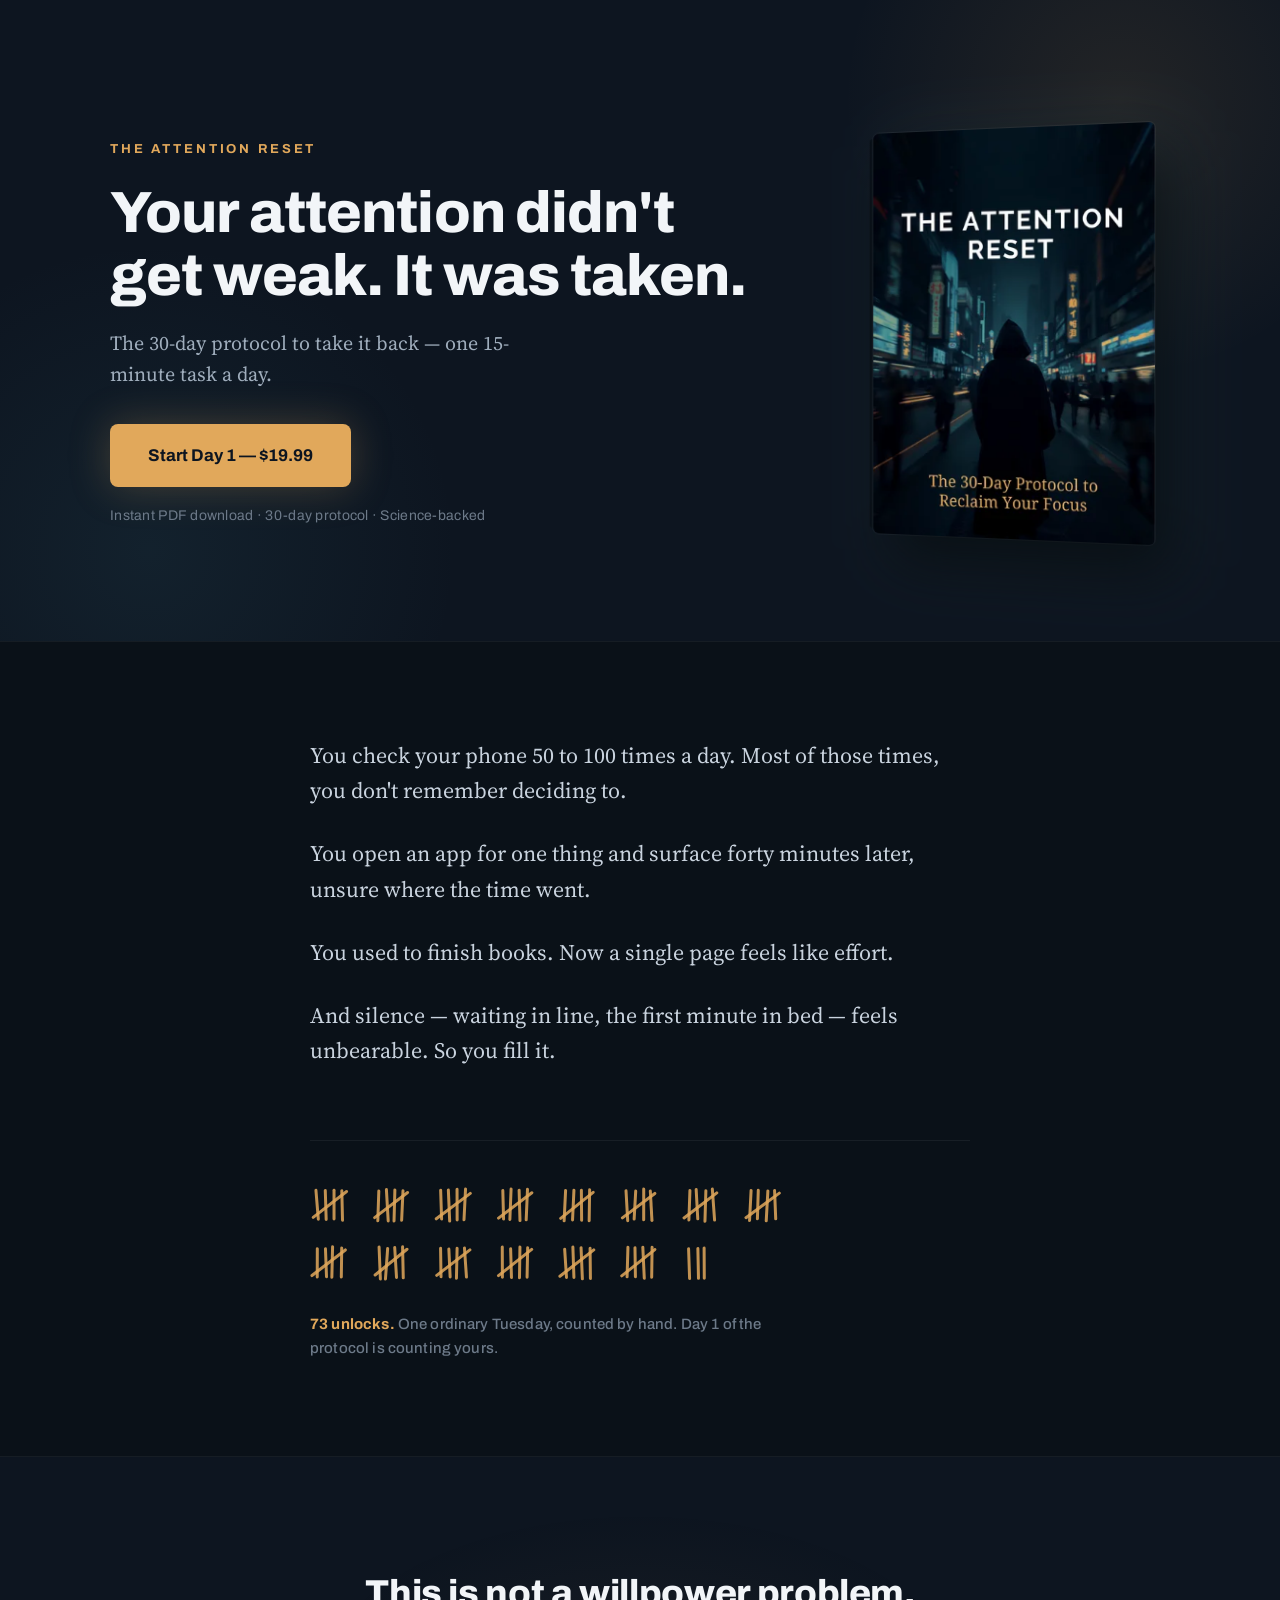
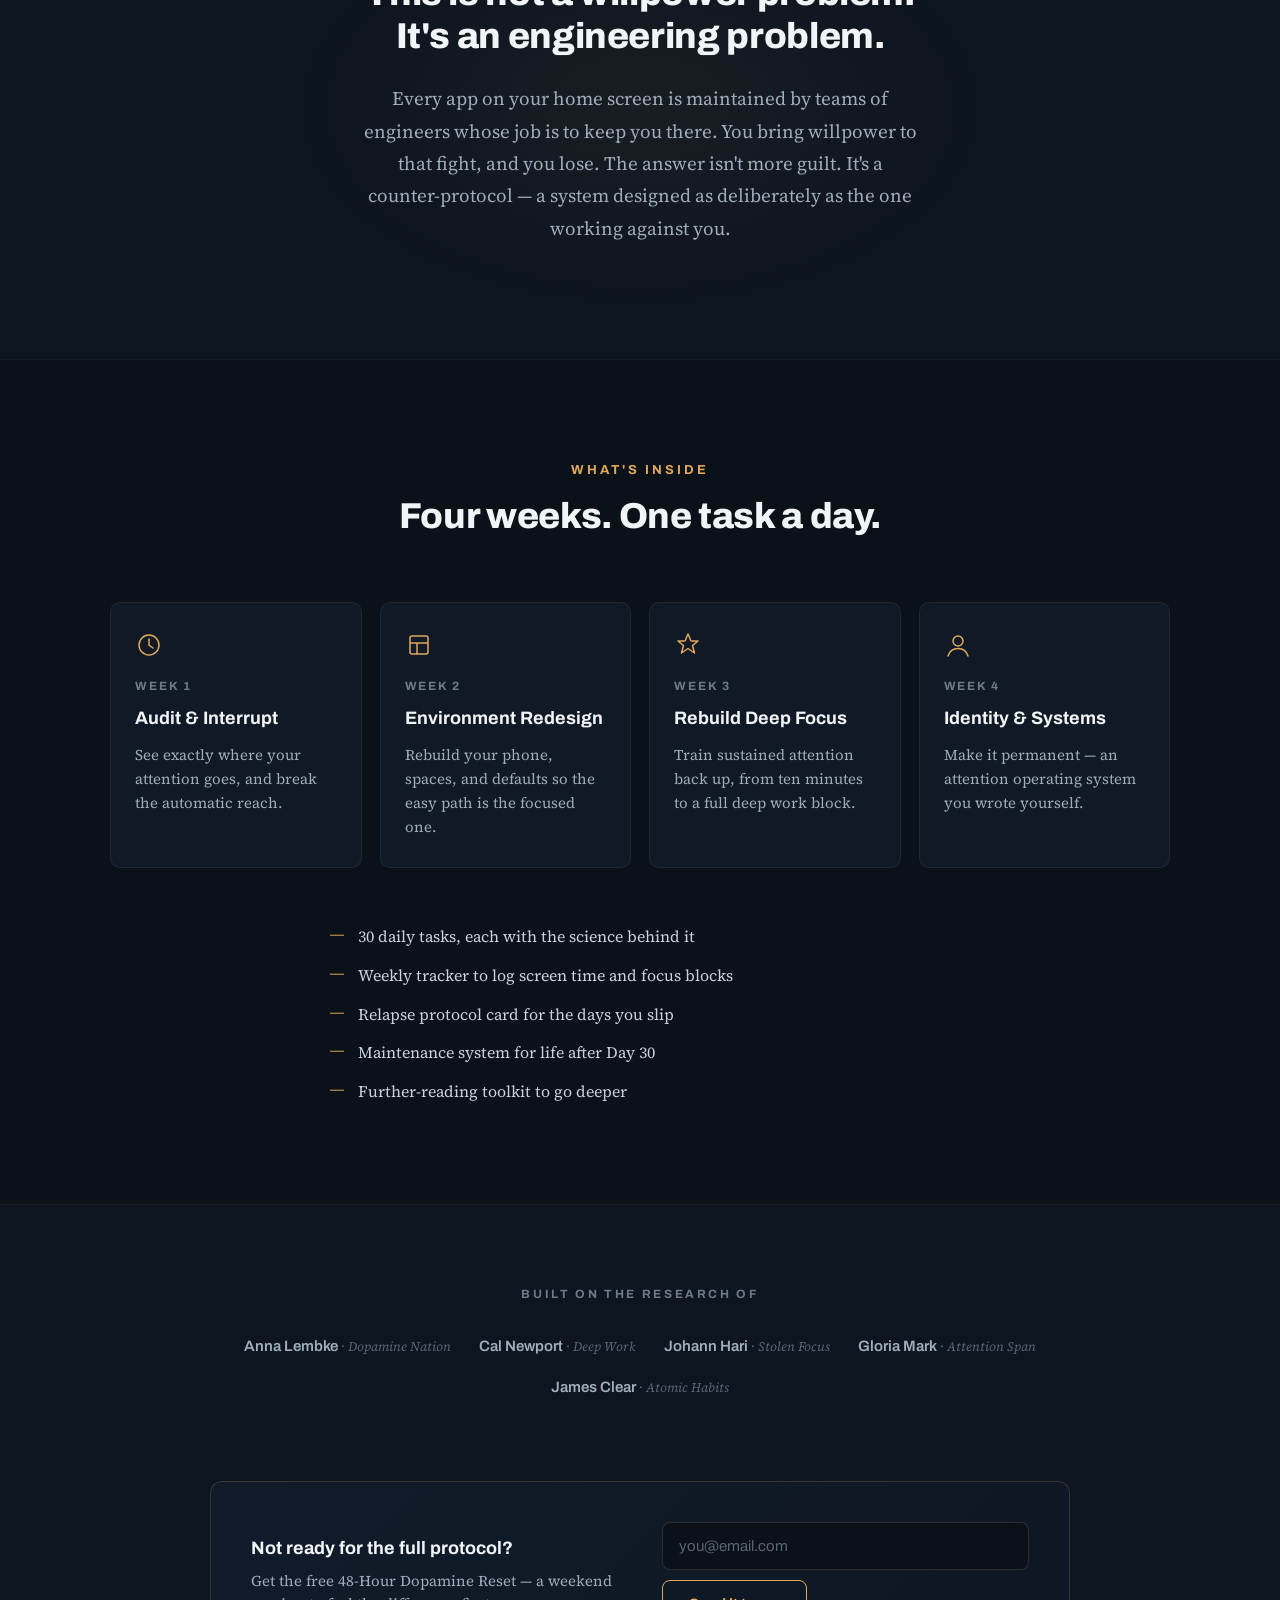
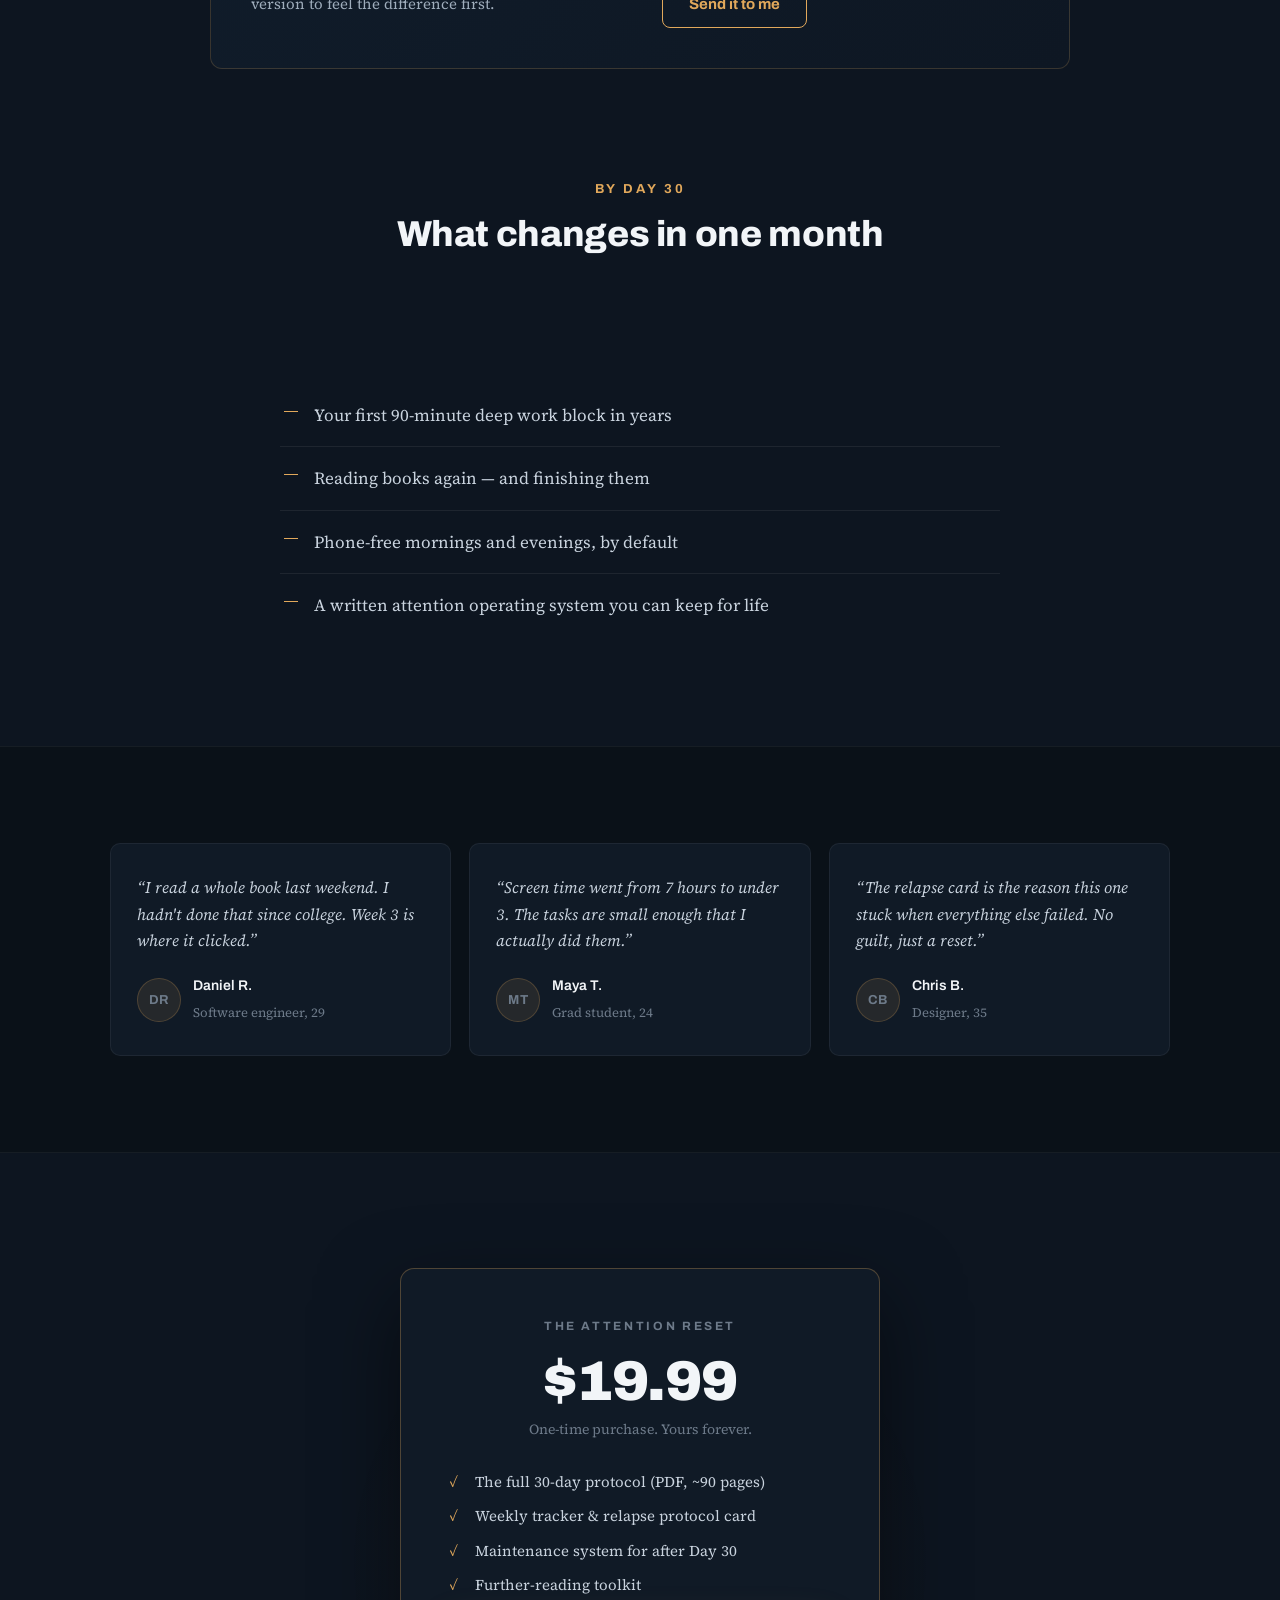
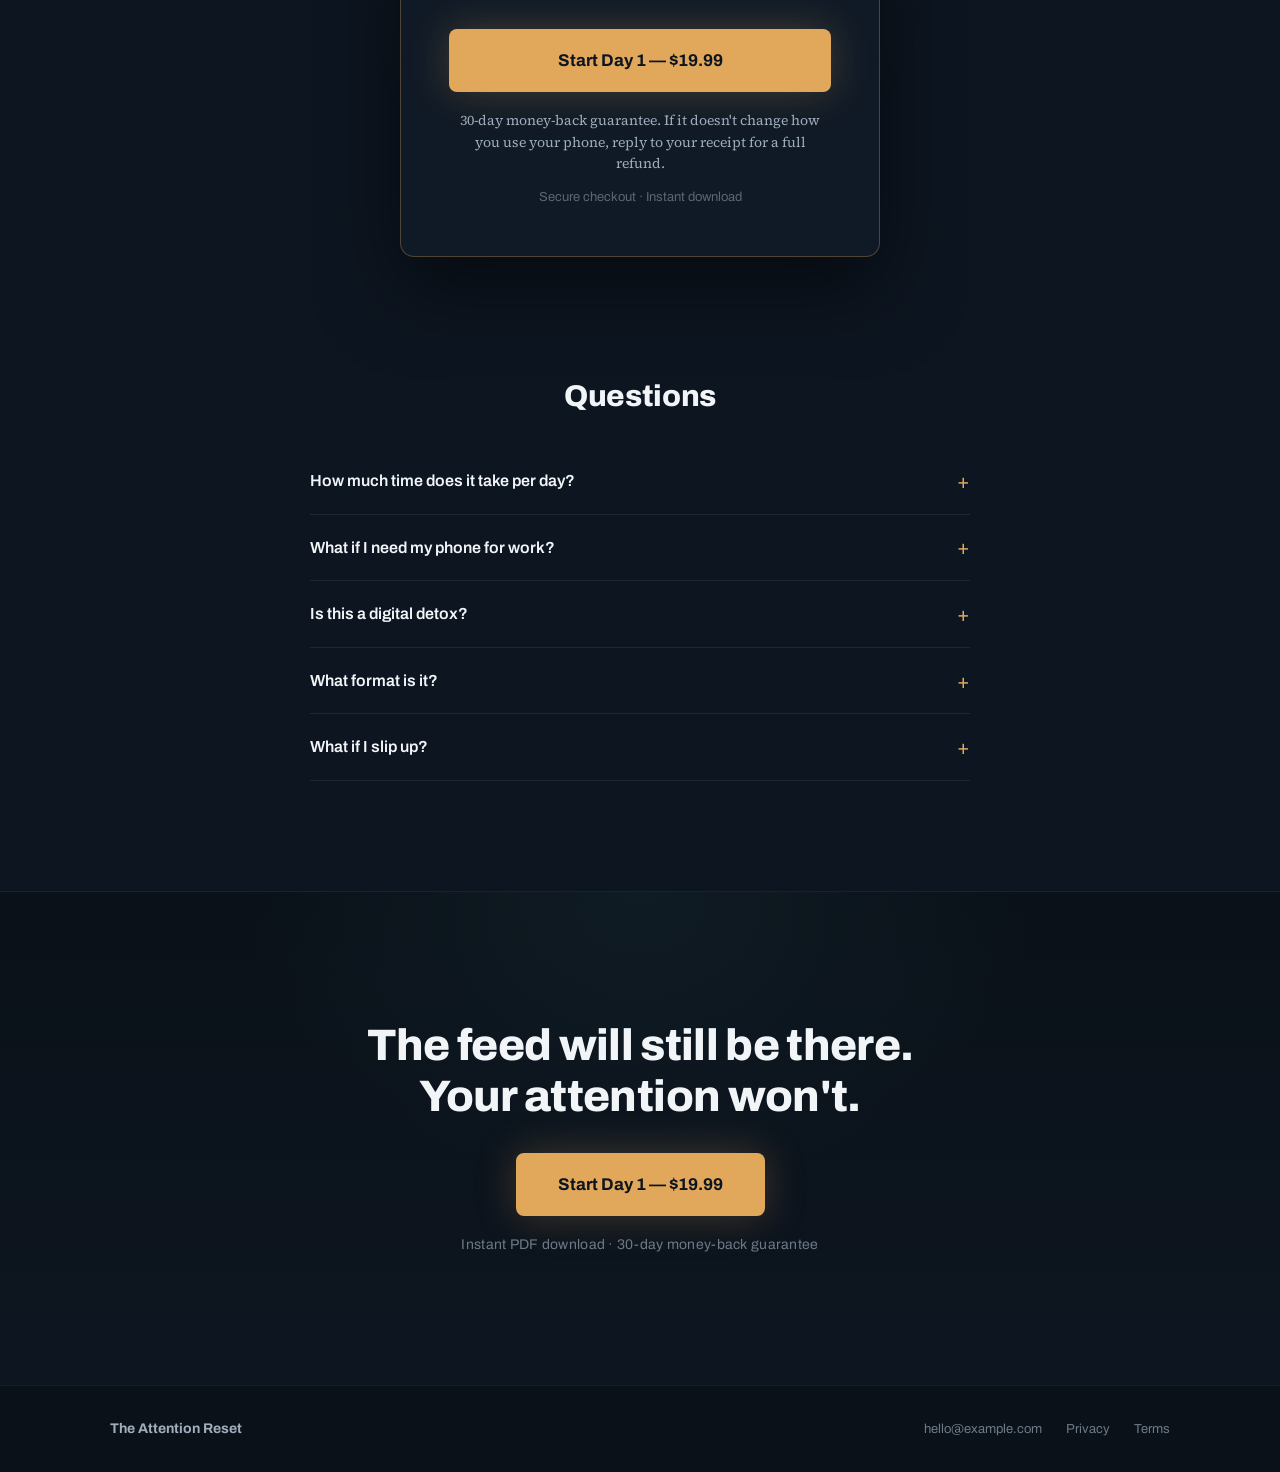
==== index.html @ ddd8bd4c "Build production sales page from prototype bundle Unpack the bundled prototype export and rebuild it" ====
<!--
  THE ATTENTION RESET — sales page
  ---------------------------------------------------------------------------
  Before this goes live, wire up the four placeholders. All of them are marked
  with "TODO" so you can grep for them:

    1. script.js  -> CONFIG.checkoutUrl   your Gumroad / Stripe / Lemon Squeezy link
    2. script.js  -> CONFIG.formEndpoint  your email list endpoint (ConvertKit, Buttondown…)
    3. this file  -> og:url / canonical   your real domain
    4. this file  -> testimonials + contact email

  The three testimonials below are placeholder copy carried over from the
  prototype. Replace them with real, attributed quotes before publishing.
-->
<!doctype html>
<html lang="en">
<head>
<meta charset="utf-8">
<meta name="viewport" content="width=device-width, initial-scale=1">

<title>The Attention Reset — The 30-Day Protocol to Reclaim Your Focus</title>
<meta name="description" content="Your attention didn't get weak. It was taken. A 30-day protocol to take it back — one 15-minute task a day. Instant PDF download.">
<meta name="theme-color" content="#0d1520">

<!-- TODO: replace with your real domain -->
<link rel="canonical" href="https://example.com/">
<meta property="og:type" content="book">
<meta property="og:title" content="The Attention Reset — The 30-Day Protocol to Reclaim Your Focus">
<meta property="og:description" content="Your attention didn't get weak. It was taken. A 30-day protocol to take it back — one 15-minute task a day.">
<meta property="og:image" content="https://example.com/assets/og-cover.jpg">
<meta property="og:url" content="https://example.com/">
<meta name="twitter:card" content="summary_large_image">
<meta name="twitter:title" content="The Attention Reset">
<meta name="twitter:description" content="The 30-day protocol to reclaim your focus. One 15-minute task a day.">
<meta name="twitter:image" content="https://example.com/assets/og-cover.jpg">

<link rel="icon" href="data:image/svg+xml,%3Csvg xmlns='http://www.w3.org/2000/svg' viewBox='0 0 32 32'%3E%3Crect width='32' height='32' rx='7' fill='%230d1520'/%3E%3Ccircle cx='16' cy='16' r='9' fill='none' stroke='%23e1a85b' stroke-width='2.5'/%3E%3Cpath d='M16 10v6.6l4 2.6' fill='none' stroke='%23e1a85b' stroke-width='2.5' stroke-linecap='round'/%3E%3C/svg%3E">
<link rel="apple-touch-icon" href="assets/book-cover@1x.jpg">

<link rel="preconnect" href="https://fonts.googleapis.com">
<link rel="preconnect" href="https://fonts.gstatic.com" crossorigin>
<link rel="preload" as="image" href="assets/book-cover.webp" imagesrcset="assets/book-cover@1x.webp 380w, assets/book-cover.webp 760w" imagesizes="(max-width: 640px) 55vw, 290px">
<link href="https://fonts.googleapis.com/css2?family=Archivo:wght@500;600;700;800;900&family=Source+Serif+4:ital,opsz,wght@0,8..60,400;0,8..60,500;1,8..60,400&display=swap" rel="stylesheet">
<link rel="stylesheet" href="styles.css">
</head>

<body>
<a class="skip" href="#pricing">Skip to pricing</a>

<!-- Appears once the hero scrolls away. Top on desktop, thumb-reach on mobile. -->
<div class="buybar" id="buybar" hidden>
  <div class="buybar__in">
    <span class="buybar__name">The Attention Reset</span>
    <span class="buybar__price" data-price>$19.99</span>
    <a class="btn btn--sm" href="#pricing">Start Day 1</a>
  </div>
</div>

<main id="top">

<!-- ══ HERO ══════════════════════════════════════════════════════════════ -->
<section class="section s-hero">
  <div class="glow glow--amber" aria-hidden="true"></div>
  <div class="glow glow--teal" aria-hidden="true"></div>

  <div class="wrap hero">
    <div class="hero__copy">
      <p class="eyebrow" data-reveal>The Attention Reset</p>
      <h1 class="h1" data-reveal style="--d:80">Your attention didn't get weak. It was taken.</h1>
      <p class="lede" data-reveal style="--d:160">The 30-day protocol to take it back — one 15-minute task a day.</p>
      <a class="btn" href="#pricing" data-reveal style="--d:240">Start Day 1 — <span data-price>$19.99</span></a>
      <p class="microcopy" data-reveal style="--d:300"><span>Instant PDF download</span> <span>· 30-day protocol</span> <span>· Science-backed</span></p>
    </div>

    <div class="hero__art" data-reveal style="--d:180">
      <div class="book" id="book">
        <div class="book__halo" aria-hidden="true"></div>
        <div class="book__spine" aria-hidden="true"></div>
        <img class="book__face"
             src="assets/book-cover.webp"
             srcset="assets/book-cover@1x.webp 380w, assets/book-cover.webp 760w"
             sizes="(max-width: 640px) 55vw, 290px"
             width="760" height="1075" fetchpriority="high" decoding="async"
             alt="Cover of The Attention Reset: a hooded figure standing still on a blurred neon city street.">
      </div>
    </div>
  </div>
</section>

<!-- ══ PAIN ══════════════════════════════════════════════════════════════ -->
<section class="section band s-pain">
  <div class="wrap wrap--narrow">
    <div class="pain__lines">
      <p class="pain__line" data-reveal>You check your phone 50 to 100 times a day. Most of those times, you don't remember deciding to.</p>
      <p class="pain__line" data-reveal style="--d:80">You open an app for one thing and surface forty minutes later, unsure where the time went.</p>
      <p class="pain__line" data-reveal style="--d:160">You used to finish books. Now a single page feels like effort.</p>
      <p class="pain__line" data-reveal style="--d:240">And silence — waiting in line, the first minute in bed — feels unbearable. So you fill it.</p>
    </div>

    <!-- Signature moment: the Week 1 audit, drawn by hand. One mark per unlock. -->
    <figure class="tally" id="tally" data-reveal>
      <div class="tally__marks">
        <svg class="tally__g" viewBox="-2 0 33 34" aria-hidden="true"><line x1="3.16" y1="4.2" x2="5.22" y2="29.28" pathLength="1" style="--i:0"/><line x1="11.27" y1="4.47" x2="12.05" y2="29.49" pathLength="1" style="--i:1"/><line x1="18.87" y1="4.2" x2="18.87" y2="29.2" pathLength="1" style="--i:2"/><line x1="25.63" y1="4.64" x2="26.24" y2="30.27" pathLength="1" style="--i:3"/><line x1="0.76" y1="27.79" x2="29.79" y2="5.27" pathLength="1" style="--i:4"/></svg>
        <svg class="tally__g" viewBox="-2 0 33 34" aria-hidden="true"><line x1="3.92" y1="4.8" x2="3.04" y2="30.71" pathLength="1" style="--i:5"/><line x1="10.51" y1="3.6" x2="12.06" y2="30.84" pathLength="1" style="--i:6"/><line x1="17.87" y1="3.88" x2="17.13" y2="30.83" pathLength="1" style="--i:7"/><line x1="24.92" y1="4.58" x2="23.74" y2="30.28" pathLength="1" style="--i:8"/><line x1="0.27" y1="27.92" x2="28.92" y2="6.16" pathLength="1" style="--i:9"/></svg>
        <svg class="tally__g" viewBox="-2 0 33 34" aria-hidden="true"><line x1="3.77" y1="4.1" x2="4.6" y2="29.21" pathLength="1" style="--i:10"/><line x1="10.47" y1="4.03" x2="11.62" y2="30.97" pathLength="1" style="--i:11"/><line x1="18.01" y1="3.31" x2="18.1" y2="30.06" pathLength="1" style="--i:12"/><line x1="25.39" y1="3.13" x2="24.05" y2="29.82" pathLength="1" style="--i:13"/><line x1="-0.04" y1="28.99" x2="29.54" y2="6.94" pathLength="1" style="--i:14"/></svg>
        <svg class="tally__g" viewBox="-2 0 33 34" aria-hidden="true"><line x1="3.92" y1="4.4" x2="4.56" y2="29.14" pathLength="1" style="--i:15"/><line x1="11.1" y1="3.08" x2="10.04" y2="29.55" pathLength="1" style="--i:16"/><line x1="18.07" y1="4.11" x2="18.84" y2="30.57" pathLength="1" style="--i:17"/><line x1="25.35" y1="3.42" x2="24.22" y2="29.9" pathLength="1" style="--i:18"/><line x1="0.21" y1="28.44" x2="29.14" y2="6.35" pathLength="1" style="--i:19"/></svg>
        <svg class="tally__g" viewBox="-2 0 33 34" aria-hidden="true"><line x1="4.6" y1="4.34" x2="3.32" y2="30.78" pathLength="1" style="--i:20"/><line x1="11.84" y1="4.12" x2="10.64" y2="29.96" pathLength="1" style="--i:21"/><line x1="18.29" y1="4.17" x2="18.51" y2="30.19" pathLength="1" style="--i:22"/><line x1="25.48" y1="3.68" x2="25.06" y2="30.67" pathLength="1" style="--i:23"/><line x1="0.34" y1="28.55" x2="28.53" y2="5.97" pathLength="1" style="--i:24"/></svg>
        <svg class="tally__g" viewBox="-2 0 33 34" aria-hidden="true"><line x1="3.22" y1="4.59" x2="4.69" y2="30.59" pathLength="1" style="--i:25"/><line x1="11.64" y1="4.94" x2="10.27" y2="29.2" pathLength="1" style="--i:26"/><line x1="18.6" y1="3.18" x2="18.57" y2="29.81" pathLength="1" style="--i:27"/><line x1="24.33" y1="4.81" x2="25.74" y2="30.38" pathLength="1" style="--i:28"/><line x1="0.08" y1="28.21" x2="28.26" y2="6.96" pathLength="1" style="--i:29"/></svg>
        <svg class="tally__g" viewBox="-2 0 33 34" aria-hidden="true"><line x1="4.88" y1="4.43" x2="3.99" y2="30.06" pathLength="1" style="--i:30"/><line x1="10.3" y1="3.53" x2="11.69" y2="28.99" pathLength="1" style="--i:31"/><line x1="18.73" y1="4.6" x2="17.93" y2="31.09" pathLength="1" style="--i:32"/><line x1="24.34" y1="3.14" x2="26.3" y2="30.11" pathLength="1" style="--i:33"/><line x1="-0.23" y1="28.24" x2="28.22" y2="6.43" pathLength="1" style="--i:34"/></svg>
        <svg class="tally__g" viewBox="-2 0 33 34" aria-hidden="true"><line x1="4.17" y1="4.34" x2="2.82" y2="30.49" pathLength="1" style="--i:35"/><line x1="10.4" y1="4.28" x2="9.65" y2="28.9" pathLength="1" style="--i:36"/><line x1="18.74" y1="4.77" x2="17.3" y2="30.73" pathLength="1" style="--i:37"/><line x1="24.55" y1="4.44" x2="25.54" y2="29.03" pathLength="1" style="--i:38"/><line x1="-0.28" y1="28.02" x2="28.68" y2="6.72" pathLength="1" style="--i:39"/></svg>
        <svg class="tally__g" viewBox="-2 0 33 34" aria-hidden="true"><line x1="4.36" y1="4.52" x2="4.28" y2="29.07" pathLength="1" style="--i:40"/><line x1="11.42" y1="4.62" x2="12.33" y2="28.92" pathLength="1" style="--i:41"/><line x1="17.62" y1="2.95" x2="16.98" y2="29.32" pathLength="1" style="--i:42"/><line x1="25.55" y1="3.89" x2="25.19" y2="29.15" pathLength="1" style="--i:43"/><line x1="-0.29" y1="27.9" x2="28.71" y2="5.66" pathLength="1" style="--i:44"/></svg>
        <svg class="tally__g" viewBox="-2 0 33 34" aria-hidden="true"><line x1="4.14" y1="3.16" x2="5.27" y2="30.95" pathLength="1" style="--i:45"/><line x1="11.6" y1="4.36" x2="9.69" y2="30.9" pathLength="1" style="--i:46"/><line x1="17.72" y1="3.51" x2="19.29" y2="29.49" pathLength="1" style="--i:47"/><line x1="24.56" y1="2.99" x2="25.15" y2="29.89" pathLength="1" style="--i:48"/><line x1="0.71" y1="27.44" x2="28.41" y2="5.05" pathLength="1" style="--i:49"/></svg>
        <svg class="tally__g" viewBox="-2 0 33 34" aria-hidden="true"><line x1="3.71" y1="4.14" x2="4.1" y2="28.97" pathLength="1" style="--i:50"/><line x1="10.9" y1="4.82" x2="12.02" y2="29.1" pathLength="1" style="--i:51"/><line x1="18.06" y1="4.15" x2="17.49" y2="30.25" pathLength="1" style="--i:52"/><line x1="24.44" y1="3.9" x2="26.2" y2="29.2" pathLength="1" style="--i:53"/><line x1="0.37" y1="27.76" x2="29.2" y2="5.56" pathLength="1" style="--i:54"/></svg>
        <svg class="tally__g" viewBox="-2 0 33 34" aria-hidden="true"><line x1="3.44" y1="3.04" x2="3.56" y2="29.43" pathLength="1" style="--i:55"/><line x1="10.71" y1="4.6" x2="11.42" y2="29.6" pathLength="1" style="--i:56"/><line x1="18.79" y1="3.08" x2="18.4" y2="29.87" pathLength="1" style="--i:57"/><line x1="25.51" y1="3.75" x2="24.99" y2="29.27" pathLength="1" style="--i:58"/><line x1="0.14" y1="28.01" x2="29.02" y2="5.23" pathLength="1" style="--i:59"/></svg>
        <svg class="tally__g" viewBox="-2 0 33 34" aria-hidden="true"><line x1="3.78" y1="4.96" x2="5.38" y2="29.53" pathLength="1" style="--i:60"/><line x1="10.92" y1="3.16" x2="11.84" y2="29.51" pathLength="1" style="--i:61"/><line x1="18.02" y1="3.66" x2="19.18" y2="30.76" pathLength="1" style="--i:62"/><line x1="25.86" y1="4.13" x2="26.15" y2="30.51" pathLength="1" style="--i:63"/><line x1="-0.34" y1="28.51" x2="29.09" y2="5.66" pathLength="1" style="--i:64"/></svg>
        <svg class="tally__g" viewBox="-2 0 33 34" aria-hidden="true"><line x1="4.89" y1="3.41" x2="4.15" y2="29.05" pathLength="1" style="--i:65"/><line x1="11.01" y1="3.71" x2="11.38" y2="28.91" pathLength="1" style="--i:66"/><line x1="17.81" y1="3.23" x2="19.09" y2="30.25" pathLength="1" style="--i:67"/><line x1="25.88" y1="3.39" x2="25.52" y2="29.42" pathLength="1" style="--i:68"/><line x1="-0.48" y1="28.19" x2="28.26" y2="5.32" pathLength="1" style="--i:69"/></svg>
        <svg class="tally__g" viewBox="-2 0 33 34" aria-hidden="true"><line x1="3.72" y1="4.65" x2="4.59" y2="30.52" pathLength="1" style="--i:70"/><line x1="11.78" y1="4.38" x2="12.31" y2="30.33" pathLength="1" style="--i:71"/><line x1="17.2" y1="4.02" x2="17.35" y2="30.28" pathLength="1" style="--i:72"/></svg>
      </div>
      <figcaption class="tally__cap"><b>73 unlocks.</b> One ordinary Tuesday, counted by hand. Day&nbsp;1 of the protocol is counting yours.</figcaption>
    </figure>
  </div>
</section>

<!-- ══ THE SHIFT ═════════════════════════════════════════════════════════ -->
<section class="section s-shift">
  <div class="glow glow--center" aria-hidden="true"></div>
  <div class="wrap wrap--mid center">
    <h2 class="h2" data-reveal>This is not a willpower problem.<br>It's an engineering problem.</h2>
    <p class="body-lg" data-reveal style="--d:100">Every app on your home screen is maintained by teams of engineers whose job is to keep you there. You bring willpower to that fight, and you lose. The answer isn't more guilt. It's a counter-protocol — a system designed as deliberately as the one working against you.</p>
  </div>
</section>

<!-- ══ WHAT'S INSIDE ═════════════════════════════════════════════════════ -->
<section class="section band s-inside">
  <div class="wrap">
    <header class="secthead center">
      <p class="eyebrow" data-reveal>What's inside</p>
      <h2 class="h2" data-reveal style="--d:60">Four weeks. One task a day.</h2>
    </header>

    <ol class="weeks">
      <li class="card week" data-reveal>
        <svg class="week__ico" viewBox="0 0 28 28" fill="none" aria-hidden="true"><circle cx="14" cy="14" r="10" stroke="currentColor" stroke-width="1.5"/><path d="M14 8v6l4 3" stroke="currentColor" stroke-width="1.5" stroke-linecap="round"/></svg>
        <p class="week__n">Week 1</p>
        <h3 class="week__t">Audit &amp; Interrupt</h3>
        <p class="week__d">See exactly where your attention goes, and break the automatic reach.</p>
      </li>
      <li class="card week" data-reveal style="--d:80">
        <svg class="week__ico" viewBox="0 0 28 28" fill="none" aria-hidden="true"><rect x="5" y="5" width="18" height="18" rx="2" stroke="currentColor" stroke-width="1.5"/><path d="M5 12h18M12 12v11" stroke="currentColor" stroke-width="1.5"/></svg>
        <p class="week__n">Week 2</p>
        <h3 class="week__t">Environment Redesign</h3>
        <p class="week__d">Rebuild your phone, spaces, and defaults so the easy path is the focused one.</p>
      </li>
      <li class="card week" data-reveal style="--d:160">
        <svg class="week__ico" viewBox="0 0 28 28" fill="none" aria-hidden="true"><path d="M14 3l3 7h7l-5.5 4.5L20.5 22 14 17.5 7.5 22l2-7.5L4 10h7l3-7z" stroke="currentColor" stroke-width="1.5" stroke-linejoin="round"/></svg>
        <p class="week__n">Week 3</p>
        <h3 class="week__t">Rebuild Deep Focus</h3>
        <p class="week__d">Train sustained attention back up, from ten minutes to a full deep work block.</p>
      </li>
      <li class="card week" data-reveal style="--d:240">
        <svg class="week__ico" viewBox="0 0 28 28" fill="none" aria-hidden="true"><circle cx="14" cy="10" r="5" stroke="currentColor" stroke-width="1.5"/><path d="M4 25c1.5-5 5.5-7.5 10-7.5S22.5 20 24 25" stroke="currentColor" stroke-width="1.5" stroke-linecap="round"/></svg>
        <p class="week__n">Week 4</p>
        <h3 class="week__t">Identity &amp; Systems</h3>
        <p class="week__d">Make it permanent — an attention operating system you wrote yourself.</p>
      </li>
    </ol>

    <ul class="dashlist" data-reveal>
      <li>30 daily tasks, each with the science behind it</li>
      <li>Weekly tracker to log screen time and focus blocks</li>
      <li>Relapse protocol card for the days you slip</li>
      <li>Maintenance system for life after Day 30</li>
      <li>Further-reading toolkit to go deeper</li>
    </ul>
  </div>
</section>

<!-- ══ CREDIBILITY ═══════════════════════════════════════════════════════ -->
<section class="section s-cred">
  <div class="wrap wrap--wide center">
    <p class="eyebrow eyebrow--mute" data-reveal>Built on the research of</p>
    <ul class="sources" data-reveal style="--d:80">
      <li><b>Anna Lembke</b><i>Dopamine Nation</i></li>
      <li><b>Cal Newport</b><i>Deep Work</i></li>
      <li><b>Johann Hari</b><i>Stolen Focus</i></li>
      <li><b>Gloria Mark</b><i>Attention Span</i></li>
      <li><b>James Clear</b><i>Atomic Habits</i></li>
    </ul>
  </div>
</section>

<!-- ══ EMAIL CAPTURE ═════════════════════════════════════════════════════ -->
<section class="section s-optin">
  <div class="wrap wrap--mid2 optin" data-reveal>
    <div class="optin__copy">
      <h2 class="optin__t">Not ready for the full protocol?</h2>
      <p class="optin__d">Get the free 48-Hour Dopamine Reset — a weekend version to feel the difference first.</p>
    </div>
    <form class="optin__form" id="optin" novalidate>
      <label class="sr-only" for="email">Your email address</label>
      <input class="field" id="email" name="email" type="email" inputmode="email"
             autocomplete="email" placeholder="you@email.com" required
             aria-describedby="optin-msg">
      <button class="btn btn--ghost" type="submit">Send it to me</button>
      <p class="optin__msg" id="optin-msg" role="status" aria-live="polite"></p>
    </form>
  </div>
</section>

<!-- ══ OUTCOMES ══════════════════════════════════════════════════════════ -->
<section class="section s-out">
  <div class="wrap wrap--mid3">
    <header class="secthead center">
      <p class="eyebrow" data-reveal>By Day 30</p>
      <h2 class="h2" data-reveal style="--d:60">What changes in one month</h2>
    </header>
    <ul class="outcomes">
      <li data-reveal>Screen time down 40–60% from your Day 1 baseline</li>
      <li data-reveal style="--d:60">Your first 90-minute deep work block in years</li>
      <li data-reveal style="--d:120">Reading books again — and finishing them</li>
      <li data-reveal style="--d:180">Phone-free mornings and evenings, by default</li>
      <li data-reveal style="--d:240">A written attention operating system you can keep for life</li>
    </ul>
  </div>
</section>

<!-- ══ TESTIMONIALS ══════════════════════════════════════════════════════
     TODO: placeholder quotes. Swap for real, attributed reader feedback. -->
<section class="section band s-quotes">
  <div class="wrap">
    <ul class="quotes">
      <li class="card quote" data-reveal>
        <blockquote>“I read a whole book last weekend. I hadn't done that since college. Week 3 is where it clicked.”</blockquote>
        <div class="who"><span class="who__av" aria-hidden="true">DR</span><div><b>Daniel R.</b><span>Software engineer, 29</span></div></div>
      </li>
      <li class="card quote" data-reveal style="--d:90">
        <blockquote>“Screen time went from 7 hours to under 3. The tasks are small enough that I actually did them.”</blockquote>
        <div class="who"><span class="who__av" aria-hidden="true">MT</span><div><b>Maya T.</b><span>Grad student, 24</span></div></div>
      </li>
      <li class="card quote" data-reveal style="--d:180">
        <blockquote>“The relapse card is the reason this one stuck when everything else failed. No guilt, just a reset.”</blockquote>
        <div class="who"><span class="who__av" aria-hidden="true">CB</span><div><b>Chris B.</b><span>Designer, 35</span></div></div>
      </li>
    </ul>
  </div>
</section>

<!-- ══ PRICE ═════════════════════════════════════════════════════════════ -->
<section class="section s-price" id="pricing">
  <div class="glow glow--price" aria-hidden="true"></div>
  <div class="wrap wrap--card offer" data-reveal>
    <p class="eyebrow eyebrow--mute">The Attention Reset</p>
    <p class="offer__price" data-price>$19.99</p>
    <p class="offer__sub">One-time purchase. Yours forever.</p>
    <ul class="ticks">
      <li>The full 30-day protocol (PDF, ~90 pages)</li>
      <li>Weekly tracker &amp; relapse protocol card</li>
      <li>Maintenance system for after Day 30</li>
      <li>Further-reading toolkit</li>
    </ul>
    <a class="btn btn--block" href="#pricing" data-checkout>Start Day 1 — <span data-price>$19.99</span></a>
    <p class="offer__guarantee">30-day money-back guarantee. If it doesn't change how you use your phone, reply to your receipt for a full refund.</p>
    <p class="offer__secure">Secure checkout · Instant download</p>
  </div>
</section>

<!-- ══ FAQ ═══════════════════════════════════════════════════════════════ -->
<section class="section s-faq">
  <div class="wrap wrap--narrow">
    <h2 class="h3 center" data-reveal>Questions</h2>
    <div class="faq" data-reveal style="--d:60">
      <details class="faq__i">
        <summary>How much time does it take per day?<span class="faq__ico" aria-hidden="true"></span></summary>
        <p>Most tasks take 10 to 15 minutes. A few in Week 3 ask for a longer focus block, but you build up to those gradually.</p>
      </details>
      <details class="faq__i">
        <summary>What if I need my phone for work?<span class="faq__ico" aria-hidden="true"></span></summary>
        <p>The protocol never asks you to give up your phone. It targets compulsive, unconscious use — work tools, messages, and calls stay untouched.</p>
      </details>
      <details class="faq__i">
        <summary>Is this a digital detox?<span class="faq__ico" aria-hidden="true"></span></summary>
        <p>No. Detoxes end, and the old habits come back. This is a rebuild — you change the environment and the systems, so the results hold after Day 30.</p>
      </details>
      <details class="faq__i">
        <summary>What format is it?<span class="faq__ico" aria-hidden="true"></span></summary>
        <p>A PDF ebook, delivered instantly after checkout. Read it on any device — or print it, which the protocol would quietly approve of.</p>
      </details>
      <details class="faq__i">
        <summary>What if I slip up?<span class="faq__ico" aria-hidden="true"></span></summary>
        <p>You will — it's expected and planned for. The relapse protocol card gives you a 5-minute reset routine, so one bad evening never becomes a bad week.</p>
      </details>
    </div>
  </div>
</section>

<!-- ══ FINAL CTA ═════════════════════════════════════════════════════════ -->
<section class="section s-final center">
  <div class="glow glow--top" aria-hidden="true"></div>
  <div class="wrap wrap--mid4">
    <h2 class="h2 h2--big" data-reveal>The feed will still be there.<br>Your attention won't.</h2>
    <a class="btn" href="#pricing" data-reveal style="--d:100">Start Day 1 — <span data-price>$19.99</span></a>
    <p class="microcopy" data-reveal style="--d:160"><span>Instant PDF download</span> <span>· 30-day money-back guarantee</span></p>
  </div>
</section>

</main>

<footer class="foot">
  <div class="wrap foot__in">
    <p class="foot__brand">The Attention Reset</p>
    <nav class="foot__nav" aria-label="Footer">
      <!-- TODO: real contact address and policy pages -->
      <a href="mailto:hello@example.com">hello@example.com</a>
      <a href="#">Privacy</a>
      <a href="#">Terms</a>
    </nav>
  </div>
</footer>

<script type="application/ld+json">
{
  "@context": "https://schema.org",
  "@type": "Book",
  "name": "The Attention Reset",
  "alternateName": "The 30-Day Protocol to Reclaim Your Focus",
  "bookFormat": "https://schema.org/EBook",
  "numberOfPages": 90,
  "inLanguage": "en",
  "description": "A 30-day protocol to reclaim your attention — one 15-minute task a day, across four weeks of audit, environment redesign, focus rebuilding, and identity work.",
  "image": "https://example.com/assets/og-cover.jpg",
  "offers": {
    "@type": "Offer",
    "price": "19.99",
    "priceCurrency": "USD",
    "availability": "https://schema.org/InStock",
    "url": "https://example.com/#pricing"
  }
}
</script>
<script type="application/ld+json">
{
  "@context": "https://schema.org",
  "@type": "FAQPage",
  "mainEntity": [
    {"@type":"Question","name":"How much time does it take per day?","acceptedAnswer":{"@type":"Answer","text":"Most tasks take 10 to 15 minutes. A few in Week 3 ask for a longer focus block, but you build up to those gradually."}},
    {"@type":"Question","name":"What if I need my phone for work?","acceptedAnswer":{"@type":"Answer","text":"The protocol never asks you to give up your phone. It targets compulsive, unconscious use — work tools, messages, and calls stay untouched."}},
    {"@type":"Question","name":"Is this a digital detox?","acceptedAnswer":{"@type":"Answer","text":"No. Detoxes end, and the old habits come back. This is a rebuild — you change the environment and the systems, so the results hold after Day 30."}},
    {"@type":"Question","name":"What format is it?","acceptedAnswer":{"@type":"Answer","text":"A PDF ebook, delivered instantly after checkout. Read it on any device."}},
    {"@type":"Question","name":"What if I slip up?","acceptedAnswer":{"@type":"Answer","text":"It's expected and planned for. The relapse protocol card gives you a 5-minute reset routine, so one bad evening never becomes a bad week."}}
  ]
}
</script>

<script src="script.js" defer></script>
</body>
</html>
---- styles.css ----
/* ═══════════════════════════════════════════════════════════════════════
   THE ATTENTION RESET — sales page
   Palette and type carried from the cover art: the still navy of the street,
   the amber of the signage, the cold teal of the screens.
   ═══════════════════════════════════════════════════════════════════════ */

:root {
  /* Surface ramp — deepest to raised */
  --ink:        #0d1520;
  --ink-deep:   #0a1118;
  --surface:    #101a26;

  /* Accents */
  --amber:      #e1a85b;
  --amber-hi:   #f0c58a;
  --teal:       #3d7a8c;

  /* Text ramp */
  --head:       #f2f5f8;
  --text:       #c9d3de;
  --text-dim:   #9fadbc;
  --text-mute:  #6d7a89;
  --text-faint: #5a6675;

  --line:       rgba(255,255,255,.06);
  --line-soft:  rgba(255,255,255,.05);

  --display: 'Archivo', 'Helvetica Neue', Arial, sans-serif;
  --body:    'Source Serif 4', Georgia, 'Times New Roman', serif;

  --gutter: 24px;
  --radius: 10px;
  --ease:   cubic-bezier(.22,.61,.36,1);
}

/* ── Reset ─────────────────────────────────────────────────────────────── */
*, *::before, *::after { box-sizing: border-box; }
* { margin: 0; }

html {
  scroll-behavior: smooth;
  -webkit-text-size-adjust: 100%;
  overflow-x: hidden;
  overflow-x: clip;   /* clip doesn't create a scroll container, so sticky still works */
}

body {
  background: var(--ink);
  color: var(--text);
  font-family: var(--body);
  font-size: 17px;
  line-height: 1.6;
  -webkit-font-smoothing: antialiased;
  -moz-osx-font-smoothing: grayscale;
}

img, svg { display: block; max-width: 100%; }
ul, ol { list-style: none; padding: 0; }
button, input { font: inherit; color: inherit; }

a { color: var(--amber); text-decoration: none; transition: color .18s var(--ease); }
a:hover { color: var(--amber-hi); }

:focus-visible {
  outline: 2px solid var(--amber);
  outline-offset: 3px;
  border-radius: 3px;
}

.sr-only {
  position: absolute; width: 1px; height: 1px; padding: 0;
  overflow: hidden; clip: rect(0 0 0 0); white-space: nowrap; border: 0;
}

.skip {
  position: absolute; left: 16px; top: -60px; z-index: 100;
  background: var(--amber); color: var(--ink);
  font-family: var(--display); font-weight: 700; font-size: 14px;
  padding: 10px 18px; border-radius: 8px;
  transition: top .2s var(--ease);
}
.skip:focus { top: 16px; color: var(--ink); }

/* ── Layout primitives ─────────────────────────────────────────────────
   Section rhythm and column widths both ride on custom properties, so a
   variant never has to out-specify the base rule. */
.section {
  position: relative;
  padding: var(--sp-t, 80px) var(--gutter) var(--sp-b, 80px);
  /* Keeps the ambient glows from widening the page; vertical bleed stays. */
  overflow-x: clip;
}

.band {
  background: var(--ink-deep);
  border-block: 1px solid var(--line-soft);
}

.wrap {
  position: relative;
  max-width: var(--w, 1060px);
  margin-inline: auto;
}
.wrap--wide   { --w: 900px; }
.wrap--mid    { --w: 760px; }
.wrap--mid2   { --w: 860px; }
.wrap--mid3   { --w: 720px; }
.wrap--mid4   { --w: 640px; }
.wrap--narrow { --w: 660px; }
.wrap--card   { --w: 480px; }

.center { text-align: center; }

/* Ambient glows — the neon bleed from the cover, pushed far back. */
.glow { position: absolute; border-radius: 50%; pointer-events: none; }
.glow--amber {
  top: -180px; right: -120px; width: 560px; height: 560px;
  background: radial-gradient(circle, rgba(225,168,91,.10) 0%, rgba(225,168,91,0) 70%);
}
.glow--teal {
  bottom: -220px; left: -160px; width: 620px; height: 620px;
  background: radial-gradient(circle, rgba(61,122,140,.12) 0%, rgba(61,122,140,0) 70%);
}
.glow--center {
  top: 50%; left: 50%; transform: translate(-50%,-50%);
  width: min(700px, 100%); height: 400px; border-radius: 0;
  background: radial-gradient(ellipse, rgba(225,168,91,.06) 0%, rgba(225,168,91,0) 70%);
}
.glow--price {
  top: 50%; left: 50%; transform: translate(-50%,-50%);
  width: min(640px, 110%); height: 640px;
  background: radial-gradient(circle, rgba(225,168,91,.07) 0%, rgba(225,168,91,0) 65%);
}
.glow--top {
  top: 0; left: 50%; transform: translateX(-50%);
  width: min(800px, 120%); height: 300px; border-radius: 0;
  background: radial-gradient(ellipse at top, rgba(61,122,140,.10) 0%, rgba(61,122,140,0) 70%);
}

/* ── Type scale ────────────────────────────────────────────────────────── */
.eyebrow {
  font-family: var(--display);
  font-size: 13px; font-weight: 700;
  letter-spacing: .22em; text-transform: uppercase;
  color: var(--amber);
  margin-bottom: 22px;
}
.eyebrow--mute { color: var(--text-mute); font-size: 12px; }

.h1 {
  font-family: var(--display); font-weight: 800;
  font-size: clamp(34px, 5.4vw, 58px); line-height: 1.08;
  letter-spacing: -.015em; color: var(--head);
  text-wrap: balance;
  margin-bottom: 20px;
}
.h2 {
  font-family: var(--display); font-weight: 800;
  font-size: clamp(24px, 3.6vw, 36px); line-height: 1.2;
  letter-spacing: -.01em; color: var(--head);
  text-wrap: balance;
}
.h2--big { font-size: clamp(28px, 4.4vw, 44px); line-height: 1.15; letter-spacing: -.015em; }
.h3 {
  font-family: var(--display); font-weight: 800;
  font-size: clamp(22px, 3.2vw, 30px); letter-spacing: -.01em; color: var(--head);
}

.lede {
  font-size: clamp(17px, 2.2vw, 20px); line-height: 1.55;
  color: var(--text-dim); max-width: 46ch;
  margin-bottom: 34px;
}
.body-lg {
  font-size: clamp(16px, 2vw, 19px); line-height: 1.7;
  color: var(--text-dim); max-width: 56ch; margin-inline: auto;
}
.microcopy {
  margin-top: 18px;
  font-family: var(--display); font-size: 14px; letter-spacing: .02em;
  color: var(--text-mute);
}
/* Each claim breaks as a unit, so "Science-backed" never splits at the hyphen. */
.microcopy span { display: inline-block; white-space: nowrap; }

.secthead { margin-bottom: clamp(40px, 6vw, 64px); }
.secthead .eyebrow { margin-bottom: 14px; }

/* ── Buttons ───────────────────────────────────────────────────────────── */
.btn {
  display: inline-block;
  background: var(--amber); color: var(--ink);
  font-family: var(--display); font-weight: 700; font-size: 17px;
  padding: 18px 38px; border: 0; border-radius: 8px; cursor: pointer;
  box-shadow: 0 0 40px rgba(225,168,91,.25);
  transition: background .2s var(--ease), box-shadow .2s var(--ease), transform .2s var(--ease);
}
.btn:hover {
  background: var(--amber-hi); color: var(--ink);
  box-shadow: 0 0 56px rgba(225,168,91,.40);
  transform: translateY(-1px);
}
.btn:active { transform: translateY(0); }

.btn--block { display: block; width: 100%; padding-inline: 20px; text-align: center; }
.btn--sm    { font-size: 14px; padding: 11px 22px; box-shadow: none; }

.btn--ghost {
  background: transparent; color: var(--amber);
  border: 1px solid var(--amber);
  font-size: 15px; padding: 0 26px; min-height: 48px;
  box-shadow: none;
}
.btn--ghost:hover {
  background: rgba(225,168,91,.10); color: var(--amber-hi);
  box-shadow: none; transform: none;
}

/* ── Sticky buy bar ────────────────────────────────────────────────────── */
.buybar {
  position: fixed; inset-inline: 0; top: 0; z-index: 60;
  background: rgba(10,17,24,.88);
  backdrop-filter: blur(12px); -webkit-backdrop-filter: blur(12px);
  border-bottom: 1px solid var(--line);
  transform: translateY(-100%);
  transition: transform .3s var(--ease);
}
.buybar.is-on { transform: none; }
.buybar__in {
  max-width: 1060px; margin-inline: auto;
  padding: 10px var(--gutter);
  display: flex; align-items: center; gap: 14px;
}
.buybar__name {
  font-family: var(--display); font-weight: 700; font-size: 14px;
  color: var(--text-dim); margin-right: auto;
}
.buybar__price {
  font-family: var(--display); font-weight: 700; font-size: 15px; color: var(--head);
}

/* ── Hero ──────────────────────────────────────────────────────────────── */
.s-hero { --sp-t: clamp(64px, 10vw, 130px); --sp-b: clamp(56px, 8vw, 110px); }

.hero {
  display: flex; flex-wrap: wrap; align-items: center;
  gap: clamp(40px, 6vw, 72px);
}
.hero__copy { flex: 1 1 420px; min-width: 300px; }
/* align-items: center stops .book stretching to the track height — otherwise
   the spine runs past the bottom of the cover. */
.hero__art  {
  flex: 0 1 320px; min-width: 260px; margin-inline: auto;
  display: flex; justify-content: center; align-items: center;
}

.book {
  position: relative;
  transform: perspective(1200px) rotateY(-14deg) rotateX(var(--rx, 0deg)) rotateY(var(--ry, 0deg));
  transform-style: preserve-3d;
  transition: transform .5s var(--ease);
}
.book__halo {
  position: absolute; inset: 12px -18px -18px 18px;
  background: rgba(61,122,140,.18);
  filter: blur(34px); border-radius: 12px;
  animation: haloPulse 6s ease-in-out infinite;
}
.book__spine {
  position: absolute; left: -7px; top: 4px; bottom: 4px; width: 14px;
  background: linear-gradient(90deg, #060b12, #16222f);
  border-radius: 3px 0 0 3px;
  transform: translateZ(-8px);
}
.book__face {
  position: relative;
  width: clamp(220px, 26vw, 290px); height: auto;
  border-radius: 6px;
  box-shadow: 18px 30px 60px rgba(0,0,0,.6), 0 0 0 1px rgba(255,255,255,.06);
}
@keyframes haloPulse { 0%, 100% { opacity: .5; } 50% { opacity: .85; } }

/* ── Pain ──────────────────────────────────────────────────────────────── */
.s-pain { --sp-t: clamp(56px, 8vw, 96px); --sp-b: clamp(56px, 8vw, 96px); }

.pain__lines { display: grid; gap: 28px; }
.pain__line {
  font-size: clamp(18px, 2.4vw, 22px); line-height: 1.6; color: var(--text);
}

/* Signature: the hand-cut audit. One stroke per unlock. */
.tally {
  margin-top: clamp(48px, 7vw, 72px);
  padding-top: clamp(32px, 5vw, 44px);
  border-top: 1px solid var(--line);
}
.tally__marks {
  display: flex; flex-wrap: wrap;
  gap: 18px 24px;
  /* Holds eight groups a row, so the count reads as tidy notebook rows. */
  max-width: 500px;
  margin-bottom: 30px;
}
.tally__g { width: 38px; height: 40px; flex: none; overflow: visible; }
.tally__g line {
  stroke: var(--amber); stroke-width: 2.6; stroke-linecap: round;
  stroke-dasharray: 1; stroke-dashoffset: 1;
  opacity: .85;
}
.tally.is-in .tally__g line {
  animation: draw .38s var(--ease) forwards;
  animation-delay: calc(var(--i) * 24ms);
}
@keyframes draw { to { stroke-dashoffset: 0; } }

.tally__cap {
  font-family: var(--display); font-size: 15px; font-weight: 500;
  line-height: 1.55; letter-spacing: .01em; color: var(--text-mute);
  max-width: 52ch;
}
.tally__cap b { font-weight: 700; color: var(--amber); }

/* ── The shift ─────────────────────────────────────────────────────────── */
.s-shift { --sp-t: clamp(64px, 9vw, 120px); --sp-b: clamp(64px, 9vw, 120px); }
.s-shift .h2 { margin-bottom: 24px; }

/* ── Cards (shared shell) ──────────────────────────────────────────────── */
.card {
  background: var(--surface);
  border: 1px solid var(--line);
  border-radius: var(--radius);
  transition: border-color .25s var(--ease), transform .25s var(--ease);
}

/* ── What's inside ─────────────────────────────────────────────────────── */
.s-inside { --sp-t: clamp(56px, 8vw, 100px); --sp-b: clamp(56px, 8vw, 100px); }

.weeks {
  display: grid; grid-template-columns: repeat(auto-fit, minmax(220px, 1fr)); gap: 18px;
}
.week { padding: 28px 24px; }
.week:hover { border-color: rgba(225,168,91,.28); transform: translateY(-2px); }
.week__ico { width: 28px; height: 28px; color: var(--amber); margin-bottom: 18px; }
.week__n {
  font-family: var(--display); font-size: 12px; font-weight: 700;
  letter-spacing: .16em; text-transform: uppercase; color: var(--text-mute);
  margin-bottom: 8px;
}
.week__t {
  font-family: var(--display); font-weight: 700; font-size: 18px;
  color: var(--head); margin-bottom: 10px;
}
.week__d { font-size: 15px; line-height: 1.6; color: var(--text-dim); }

.dashlist {
  max-width: 620px;
  margin: clamp(36px, 5vw, 56px) auto 0;
  display: grid; gap: 14px;
}
.dashlist li {
  position: relative; padding-left: 28px;
  font-size: 16px; line-height: 1.55; color: var(--text);
}
.dashlist li::before {
  content: "—"; position: absolute; left: 0;
  font-family: var(--display); font-size: 14px; color: var(--amber);
}

/* ── Credibility ───────────────────────────────────────────────────────── */
.s-cred { --sp-t: clamp(48px, 7vw, 80px); --sp-b: clamp(48px, 7vw, 80px); }
.s-cred .eyebrow { margin-bottom: 28px; }

.sources { display: flex; flex-wrap: wrap; justify-content: center; gap: 14px 28px; }
.sources b {
  font-family: var(--display); font-weight: 600; font-size: 15px; color: var(--text-dim);
}
.sources i {
  font-size: 13px; color: var(--text-faint); font-style: italic;
}
.sources i::before { content: " · "; font-style: normal; }

/* ── Opt-in ────────────────────────────────────────────────────────────── */
.s-optin { --sp-t: 0; --sp-b: 0; }

.optin {
  background: linear-gradient(135deg, #101c2a, #0e1723);
  border: 1px solid rgba(225,168,91,.20);
  border-radius: 12px;
  padding: clamp(28px, 4vw, 40px);
  display: flex; flex-wrap: wrap; align-items: center; gap: 24px;
}
.optin__copy { flex: 1 1 320px; }
.optin__t {
  font-family: var(--display); font-weight: 700; font-size: 18px;
  color: var(--head); margin-bottom: 6px;
}
.optin__d { font-size: 15px; line-height: 1.55; color: var(--text-dim); }

.optin__form { flex: 1 1 300px; display: flex; flex-wrap: wrap; gap: 10px; }
.field {
  flex: 1 1 180px; min-height: 48px;
  background: var(--ink-deep);
  border: 1px solid rgba(255,255,255,.12); border-radius: 8px;
  color: var(--head); padding: 0 16px;
  font-family: var(--display); font-size: 15px;
  transition: border-color .18s var(--ease);
}
.field::placeholder { color: var(--text-faint); }
.field:focus { outline: none; border-color: var(--amber); }
.field:focus-visible { outline: 2px solid var(--amber); outline-offset: 2px; }
.field[aria-invalid="true"] { border-color: #c9714f; }

.optin__msg {
  flex: 1 0 100%;
  font-family: var(--display); font-size: 14px; font-weight: 600;
  color: var(--amber);
  min-height: 0;
}
.optin__msg:empty { display: none; }
.optin__msg[data-state="error"] { color: #e08a63; }

.optin.is-done .optin__form { gap: 0; }

/* ── Outcomes ──────────────────────────────────────────────────────────── */
.s-out { --sp-t: clamp(64px, 9vw, 110px); --sp-b: clamp(64px, 9vw, 110px); }

.outcomes li {
  position: relative;
  padding: 18px 0 18px 34px;
  border-bottom: 1px solid rgba(255,255,255,.07);
  font-size: 17px; line-height: 1.55; color: var(--text);
}
.outcomes li:last-child { border-bottom: 0; }
.outcomes li::before {
  content: ""; position: absolute; left: 4px; top: 27px;
  width: 14px; height: 1px; background: var(--amber);
}

/* ── Testimonials ──────────────────────────────────────────────────────── */
.s-quotes { --sp-t: clamp(56px, 8vw, 96px); --sp-b: clamp(56px, 8vw, 96px); }

.quotes { display: grid; grid-template-columns: repeat(auto-fit, minmax(260px, 1fr)); gap: 18px; }
.quote { padding: 30px 26px; display: flex; flex-direction: column; }
.quote blockquote {
  font-size: 16px; line-height: 1.65; color: var(--text);
  font-style: italic; margin-bottom: 22px; flex: 1;
}
.who { display: flex; align-items: center; gap: 12px; }
.who__av {
  flex: none; width: 44px; height: 44px; border-radius: 50%;
  display: grid; place-items: center;
  background: rgba(225,168,91,.10);
  border: 1px solid rgba(225,168,91,.22);
  font-family: var(--display); font-weight: 700; font-size: 13px;
  letter-spacing: .04em; color: var(--amber);
}
.who b {
  display: block;
  font-family: var(--display); font-weight: 600; font-size: 14px; color: var(--head);
}
.who span { font-size: 13px; color: var(--text-mute); }

/* ── Price ─────────────────────────────────────────────────────────────── */
.s-price { --sp-t: clamp(64px, 9vw, 120px); --sp-b: clamp(64px, 9vw, 120px); }

.offer {
  background: var(--surface);
  border: 1px solid rgba(225,168,91,.30);
  border-radius: 14px;
  padding: clamp(36px, 5vw, 48px);
  text-align: center;
  box-shadow: 0 30px 80px rgba(0,0,0,.5);
}
.offer .eyebrow { margin-bottom: 18px; }
.offer__price {
  font-family: var(--display); font-weight: 900; font-size: 56px;
  letter-spacing: -.02em; color: var(--head); line-height: 1;
  margin-bottom: 8px;
}
.offer__sub { font-size: 14px; color: var(--text-mute); margin-bottom: 30px; }

.ticks { text-align: left; display: grid; gap: 12px; margin-bottom: 32px; }
.ticks li {
  position: relative; padding-left: 26px;
  font-size: 15px; line-height: 1.5; color: var(--text);
}
.ticks li::before { content: "✓"; position: absolute; left: 0; color: var(--amber); }

.offer__guarantee { margin-top: 18px; font-size: 14px; line-height: 1.55; color: var(--text-dim); }
.offer__secure {
  margin-top: 12px;
  font-family: var(--display); font-size: 13px; color: var(--text-faint);
}

/* ── FAQ ───────────────────────────────────────────────────────────────── */
.s-faq { --sp-t: 0; --sp-b: clamp(64px, 9vw, 110px); }
.s-faq .h3 { margin-bottom: 28px; }

.faq__i { border-bottom: 1px solid rgba(255,255,255,.08); }
.faq__i summary {
  list-style: none; cursor: pointer;
  padding: 20px 0;
  display: flex; justify-content: space-between; align-items: center; gap: 16px;
  font-family: var(--display); font-weight: 600; font-size: 16px;
  color: var(--head);
  transition: color .18s var(--ease);
}
.faq__i summary::-webkit-details-marker { display: none; }
.faq__i summary:hover { color: var(--amber-hi); }
.faq__ico {
  flex: none; font-family: var(--display); font-weight: 400; font-size: 20px;
  line-height: 1; color: var(--amber);
}
.faq__ico::before { content: "+"; }
.faq__i[open] .faq__ico::before { content: "–"; }
.faq__i p {
  font-size: 15px; line-height: 1.65; color: var(--text-dim);
  padding-right: 32px; margin-bottom: 20px;
  animation: faqIn .3s var(--ease);
}
@keyframes faqIn { from { opacity: 0; transform: translateY(-4px); } }

/* ── Final CTA ─────────────────────────────────────────────────────────── */
.s-final {
  --sp-t: clamp(72px, 10vw, 130px); --sp-b: clamp(72px, 10vw, 130px);
  background: linear-gradient(180deg, var(--ink-deep) 0%, var(--ink) 100%);
  border-top: 1px solid var(--line-soft);
}
.s-final .h2 { margin-bottom: 32px; }
.s-final .btn { padding-inline: 42px; }

/* ── Footer ────────────────────────────────────────────────────────────── */
.foot {
  padding: 32px var(--gutter);
  background: var(--ink-deep);
  border-top: 1px solid var(--line-soft);
}
.foot__in {
  display: flex; flex-wrap: wrap; justify-content: space-between; align-items: center; gap: 16px;
}
.foot__brand {
  font-family: var(--display); font-weight: 700; font-size: 14px; color: var(--text-dim);
}
.foot__nav { display: flex; flex-wrap: wrap; gap: 24px; }
.foot__nav a { font-family: var(--display); font-size: 13px; color: var(--text-mute); }
.foot__nav a:hover { color: var(--amber); }

/* ── Reveal on scroll ──────────────────────────────────────────────────── */
[data-reveal] {
  opacity: 0;
  transform: translateY(18px);
  transition: opacity .7s var(--ease), transform .7s var(--ease);
  transition-delay: calc(var(--d, 0) * 1ms);
}
[data-reveal].is-in { opacity: 1; transform: none; }

/* ── Responsive ────────────────────────────────────────────────────────── */
@media (max-width: 760px) {
  /* Thumb reach beats eye line on a phone. */
  .buybar {
    top: auto; bottom: 0;
    border-bottom: 0; border-top: 1px solid var(--line);
    transform: translateY(100%);
    padding-bottom: env(safe-area-inset-bottom);
  }
  .buybar__name { display: none; }
  .buybar__price { margin-right: auto; font-size: 17px; }
  .buybar__in { padding: 12px var(--gutter); }
  .btn--sm { font-size: 15px; padding: 13px 26px; }

  /* Keep the last CTA clear of the bar. */
  .foot { padding-bottom: calc(32px + 68px + env(safe-area-inset-bottom)); }

  .hero { flex-direction: column-reverse; text-align: center; }
  .hero__copy { min-width: 0; }
  /* Column direction turns flex-basis into a height — let the art size itself. */
  .hero__art { flex: 0 0 auto; min-width: 0; }
  .lede { margin-inline: auto; }
  .book { transform: perspective(1200px) rotateY(-8deg); }
  /* Smaller on a phone so the headline and CTA both clear the fold. */
  .book__face { width: min(178px, 46vw); }

  .optin__form { flex-direction: column; }
  .btn--ghost { padding: 14px 26px; }
}

@media (max-width: 420px) {
  .btn { width: 100%; text-align: center; padding-inline: 20px; }
  .buybar .btn { width: auto; }
  .offer__price { font-size: 48px; }
  .tally__marks { gap: 12px 14px; }
}

@media (prefers-reduced-motion: reduce) {
  html { scroll-behavior: auto; }
  *, *::before, *::after {
    animation-duration: .001ms !important;
    animation-iteration-count: 1 !important;
    transition-duration: .001ms !important;
  }
  [data-reveal] { opacity: 1; transform: none; }
  .tally__g line { stroke-dashoffset: 0; }
  .book__halo { opacity: .68; }
}

@media print {
  .buybar, .glow, .skip { display: none !important; }
  body { background: #fff; color: #000; }
}
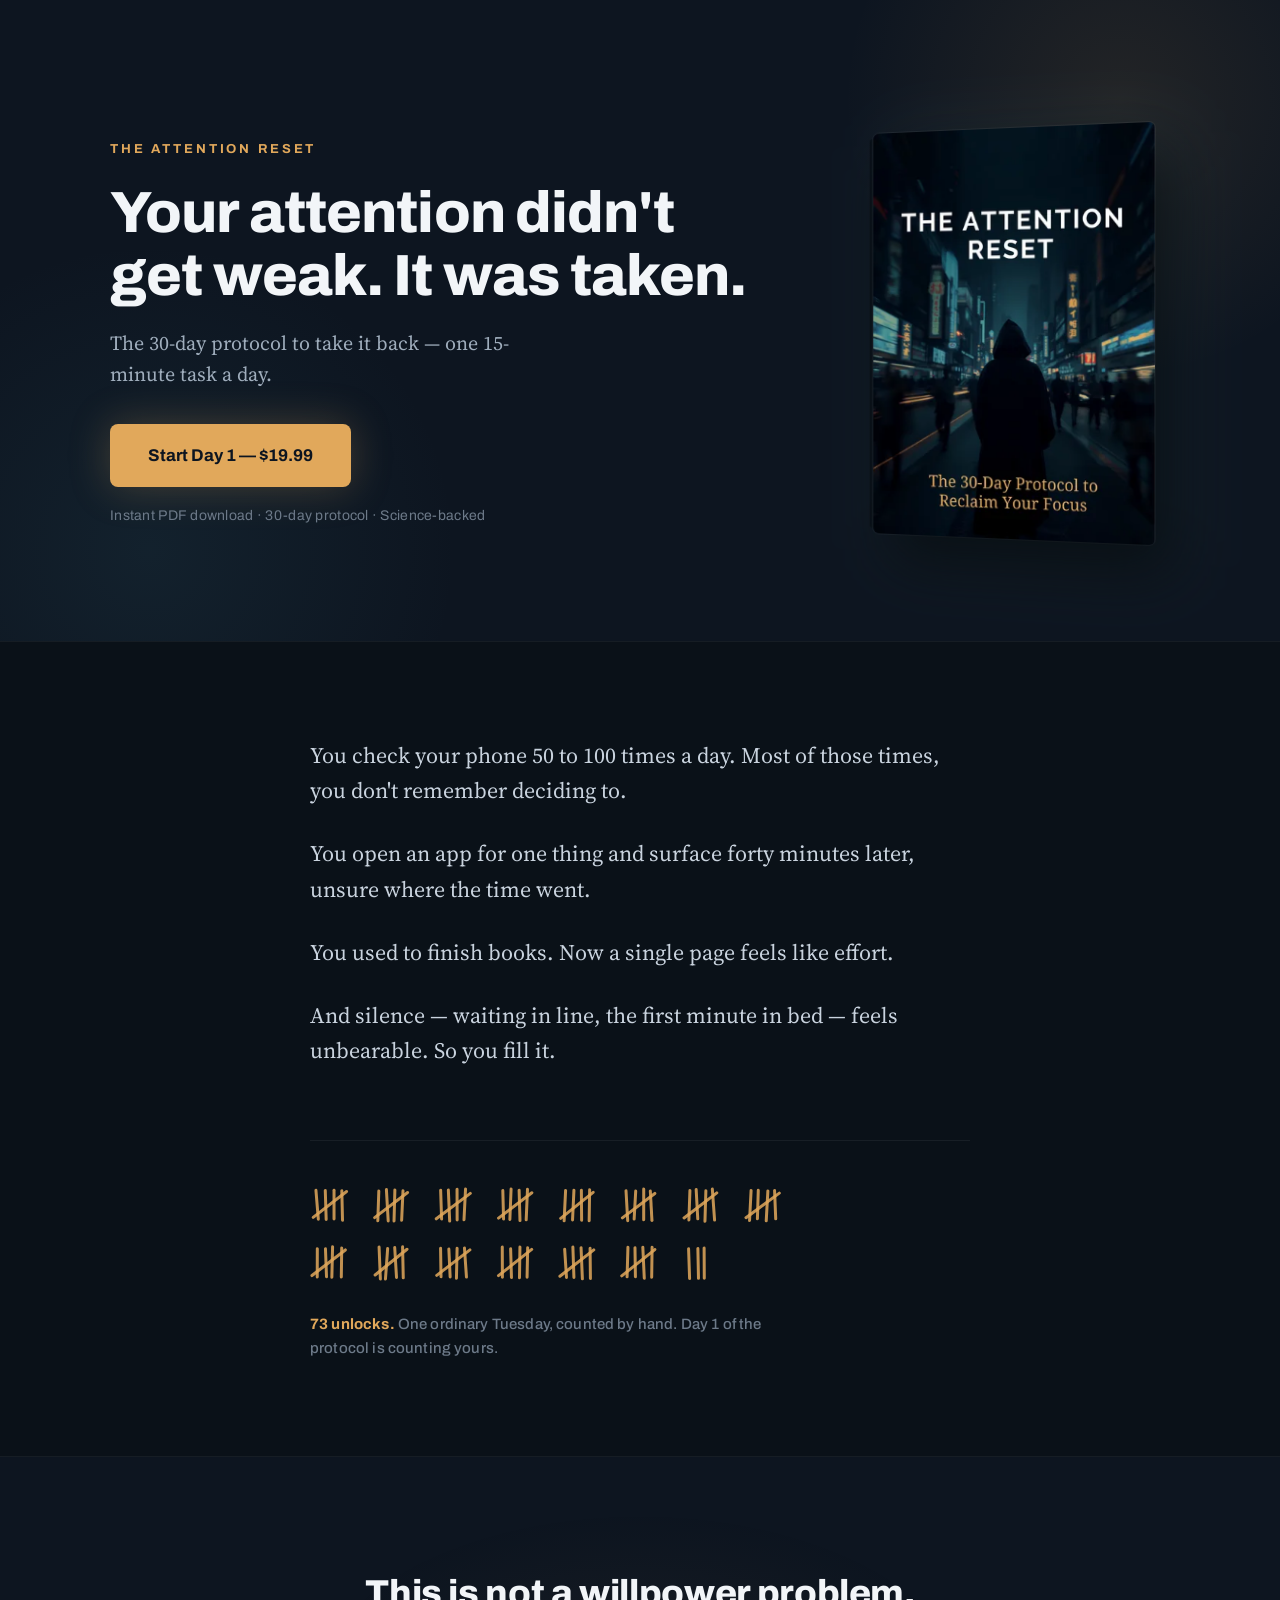
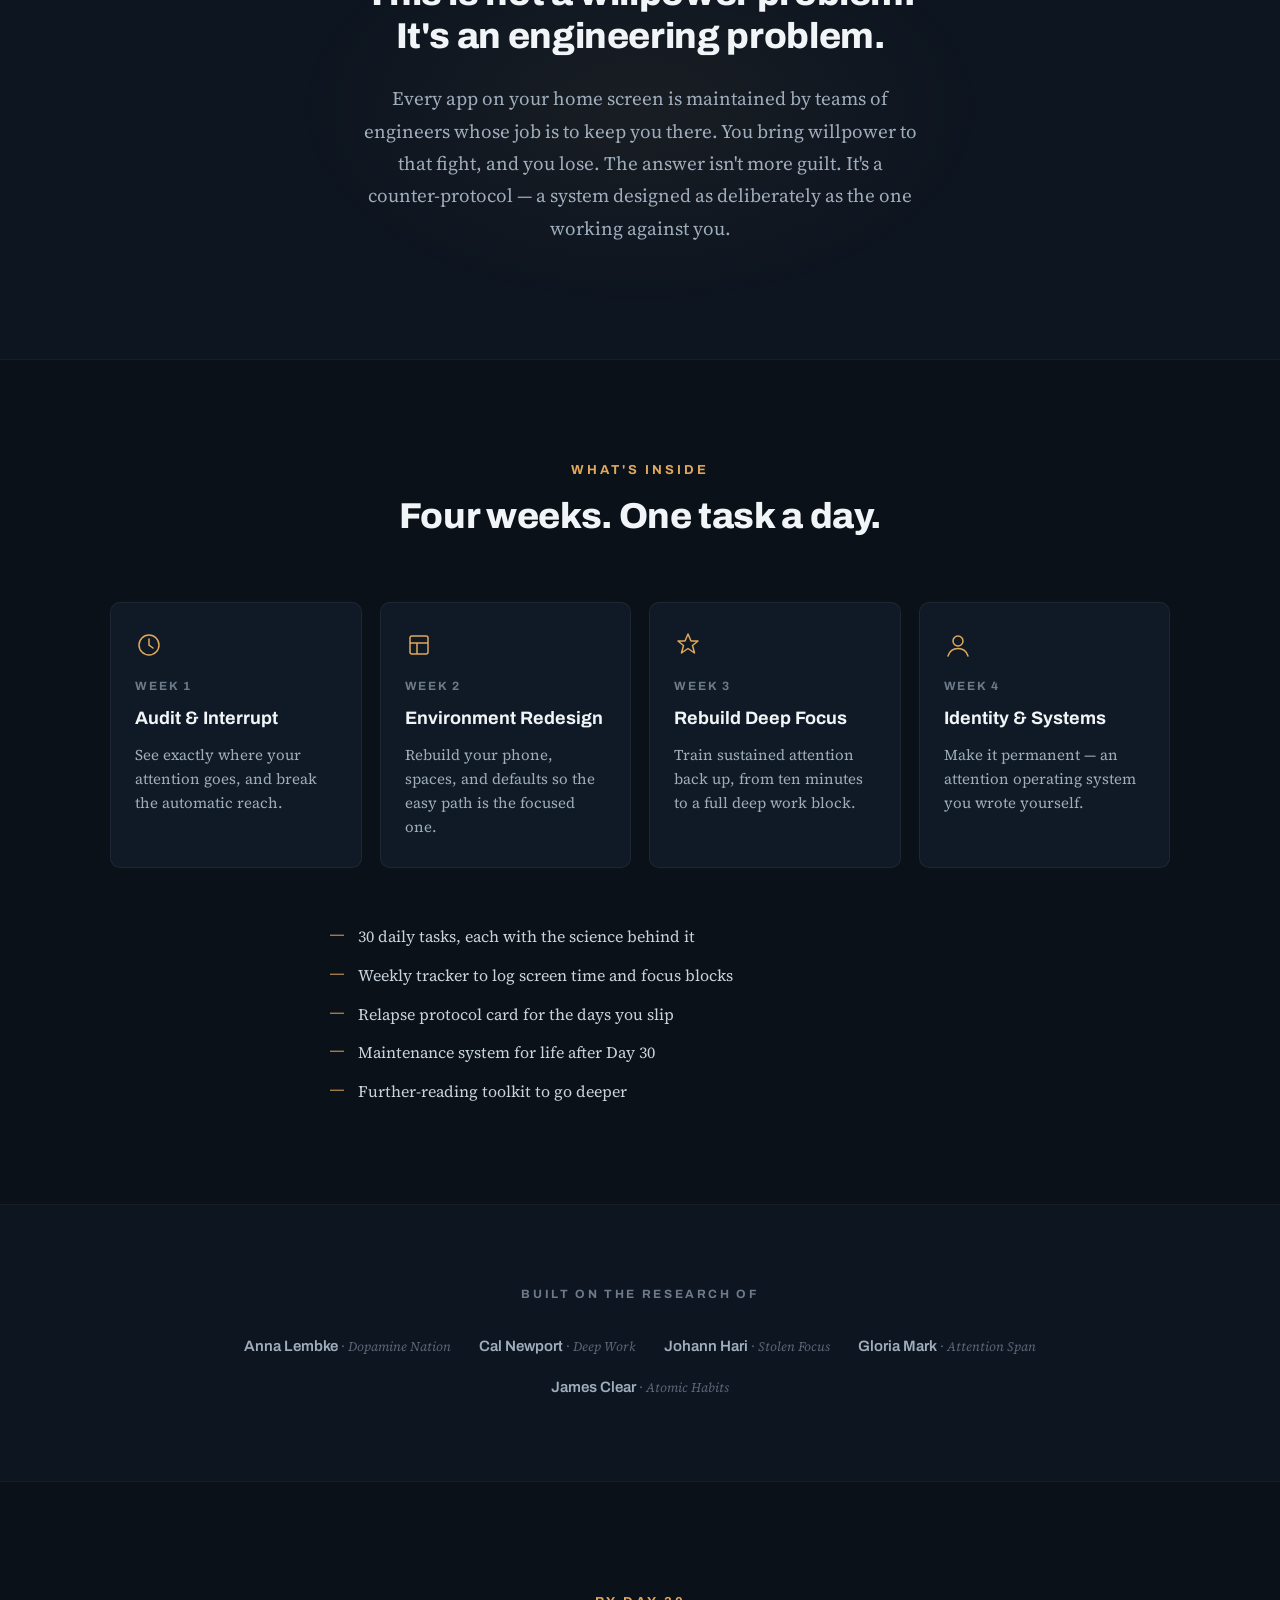
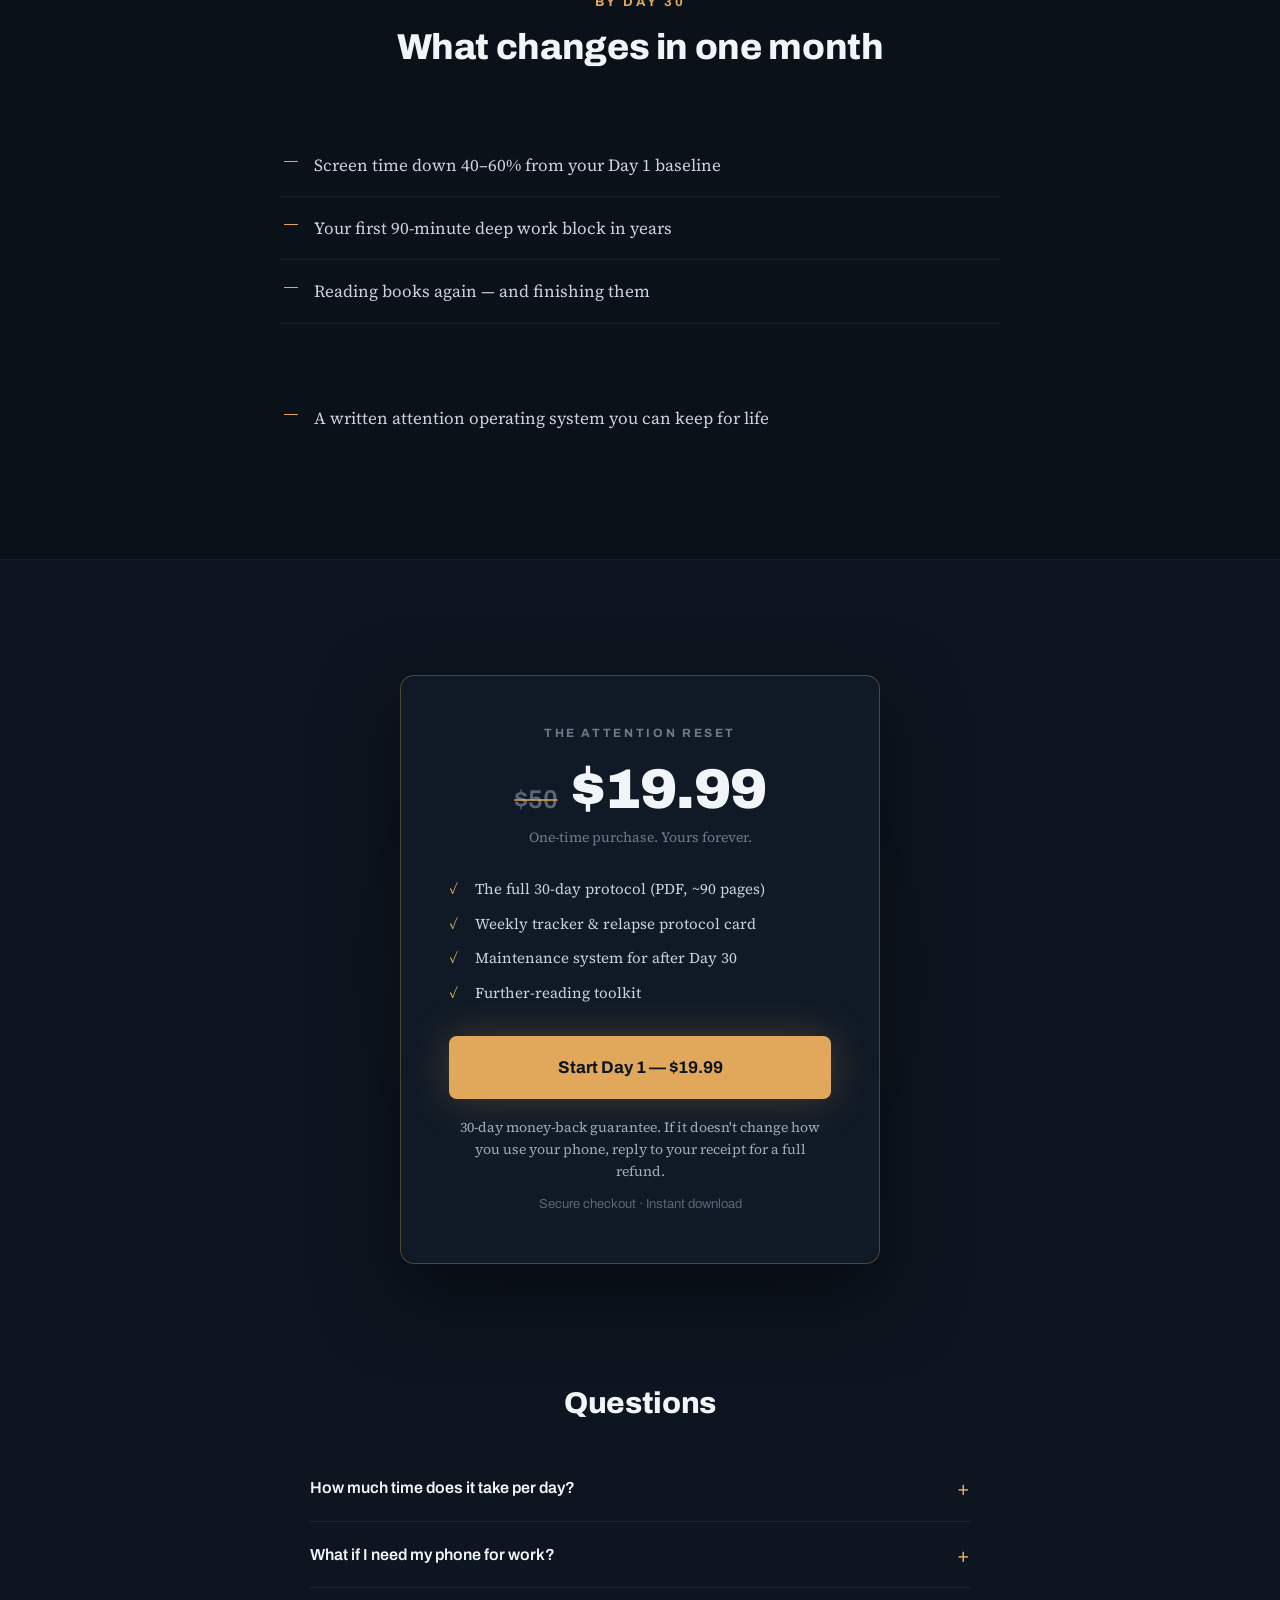
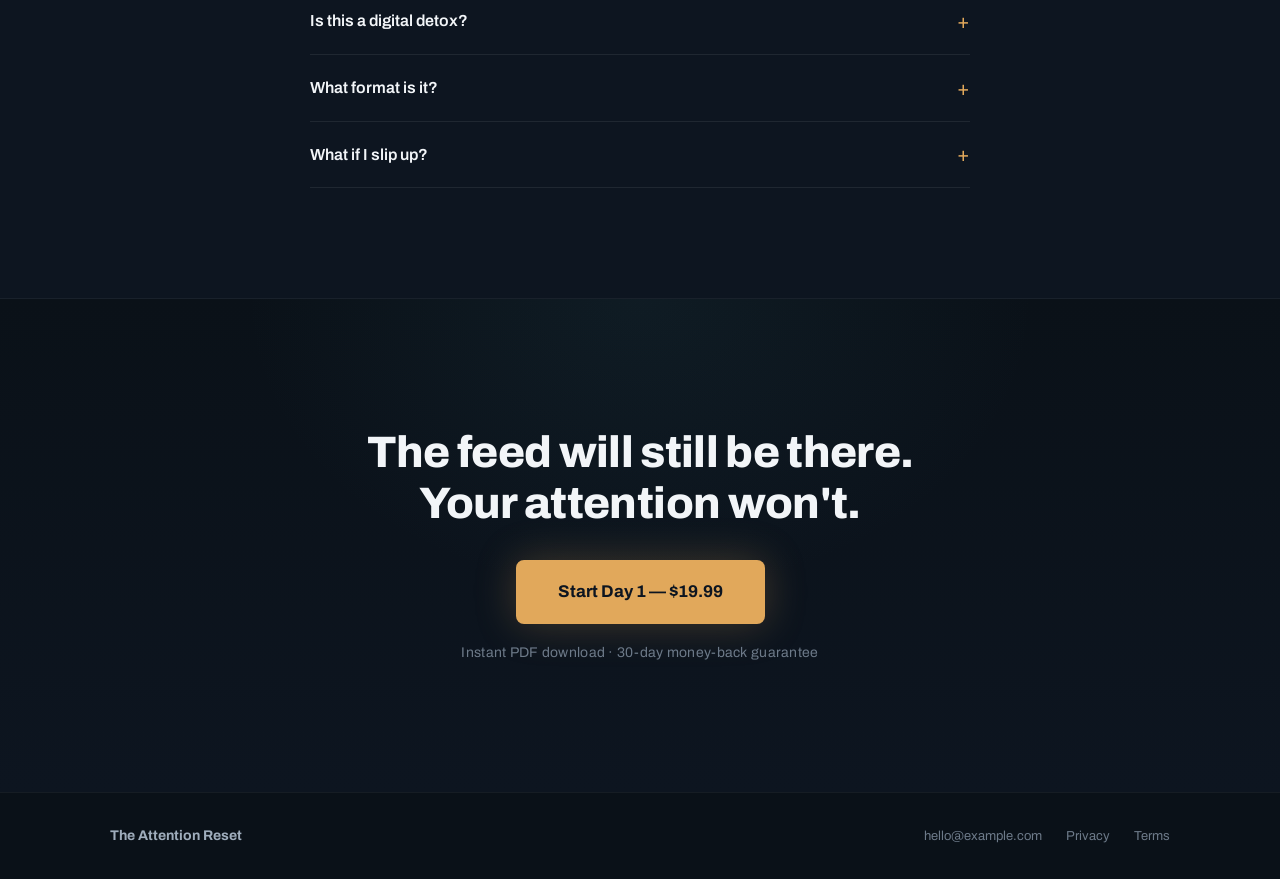
==== commit 33f500b8: "Drop opt-in and testimonials, add anchor price Remove the free 48-Hour Reset opt-in. There is no PDF" ====
--- a/index.html
+++ b/index.html
@@ -1,16 +1,16 @@
 <!--
   THE ATTENTION RESET — sales page
   ---------------------------------------------------------------------------
-  Before this goes live, wire up the four placeholders. All of them are marked
+  Before this goes live, wire up the three placeholders. All of them are marked
   with "TODO" so you can grep for them:
 
     1. script.js  -> CONFIG.checkoutUrl   your Gumroad / Stripe / Lemon Squeezy link
-    2. script.js  -> CONFIG.formEndpoint  your email list endpoint (ConvertKit, Buttondown…)
-    3. this file  -> og:url / canonical   your real domain
-    4. this file  -> testimonials + contact email
-
-  The three testimonials below are placeholder copy carried over from the
-  prototype. Replace them with real, attributed quotes before publishing.
+    2. this file  -> og:url / canonical   your real domain
+    3. this file  -> contact email + policy links in the footer
+
+  CONFIG.listPrice sets the struck-through anchor price. It should reflect a
+  price the book has genuinely sold at — invented "was" prices are treated as
+  deceptive pricing in most markets.
 -->
 <!doctype html>
 <html lang="en">
@@ -189,26 +189,8 @@
   </div>
 </section>
 
-<!-- ══ EMAIL CAPTURE ═════════════════════════════════════════════════════ -->
-<section class="section s-optin">
-  <div class="wrap wrap--mid2 optin" data-reveal>
-    <div class="optin__copy">
-      <h2 class="optin__t">Not ready for the full protocol?</h2>
-      <p class="optin__d">Get the free 48-Hour Dopamine Reset — a weekend version to feel the difference first.</p>
-    </div>
-    <form class="optin__form" id="optin" novalidate>
-      <label class="sr-only" for="email">Your email address</label>
-      <input class="field" id="email" name="email" type="email" inputmode="email"
-             autocomplete="email" placeholder="you@email.com" required
-             aria-describedby="optin-msg">
-      <button class="btn btn--ghost" type="submit">Send it to me</button>
-      <p class="optin__msg" id="optin-msg" role="status" aria-live="polite"></p>
-    </form>
-  </div>
-</section>
-
 <!-- ══ OUTCOMES ══════════════════════════════════════════════════════════ -->
-<section class="section s-out">
+<section class="section band s-out">
   <div class="wrap wrap--mid3">
     <header class="secthead center">
       <p class="eyebrow" data-reveal>By Day 30</p>
@@ -224,33 +206,17 @@
   </div>
 </section>
 
-<!-- ══ TESTIMONIALS ══════════════════════════════════════════════════════
-     TODO: placeholder quotes. Swap for real, attributed reader feedback. -->
-<section class="section band s-quotes">
-  <div class="wrap">
-    <ul class="quotes">
-      <li class="card quote" data-reveal>
-        <blockquote>“I read a whole book last weekend. I hadn't done that since college. Week 3 is where it clicked.”</blockquote>
-        <div class="who"><span class="who__av" aria-hidden="true">DR</span><div><b>Daniel R.</b><span>Software engineer, 29</span></div></div>
-      </li>
-      <li class="card quote" data-reveal style="--d:90">
-        <blockquote>“Screen time went from 7 hours to under 3. The tasks are small enough that I actually did them.”</blockquote>
-        <div class="who"><span class="who__av" aria-hidden="true">MT</span><div><b>Maya T.</b><span>Grad student, 24</span></div></div>
-      </li>
-      <li class="card quote" data-reveal style="--d:180">
-        <blockquote>“The relapse card is the reason this one stuck when everything else failed. No guilt, just a reset.”</blockquote>
-        <div class="who"><span class="who__av" aria-hidden="true">CB</span><div><b>Chris B.</b><span>Designer, 35</span></div></div>
-      </li>
-    </ul>
-  </div>
-</section>
-
 <!-- ══ PRICE ═════════════════════════════════════════════════════════════ -->
 <section class="section s-price" id="pricing">
   <div class="glow glow--price" aria-hidden="true"></div>
   <div class="wrap wrap--card offer" data-reveal>
     <p class="eyebrow eyebrow--mute">The Attention Reset</p>
-    <p class="offer__price" data-price>$19.99</p>
+    <p class="offer__price">
+      <span class="sr-only">Regular price</span>
+      <s class="offer__was" data-list-price>$50</s>
+      <span class="sr-only">Now</span>
+      <span data-price>$19.99</span>
+    </p>
     <p class="offer__sub">One-time purchase. Yours forever.</p>
     <ul class="ticks">
       <li>The full 30-day protocol (PDF, ~90 pages)</li>
--- a/styles.css
+++ b/styles.css
@@ -103,7 +103,6 @@
 }
 .wrap--wide   { --w: 900px; }
 .wrap--mid    { --w: 760px; }
-.wrap--mid2   { --w: 860px; }
 .wrap--mid3   { --w: 720px; }
 .wrap--mid4   { --w: 640px; }
 .wrap--narrow { --w: 660px; }
@@ -205,17 +204,6 @@
 .btn--block { display: block; width: 100%; padding-inline: 20px; text-align: center; }
 .btn--sm    { font-size: 14px; padding: 11px 22px; box-shadow: none; }
 
-.btn--ghost {
-  background: transparent; color: var(--amber);
-  border: 1px solid var(--amber);
-  font-size: 15px; padding: 0 26px; min-height: 48px;
-  box-shadow: none;
-}
-.btn--ghost:hover {
-  background: rgba(225,168,91,.10); color: var(--amber-hi);
-  box-shadow: none; transform: none;
-}
-
 /* ── Sticky buy bar ────────────────────────────────────────────────────── */
 .buybar {
   position: fixed; inset-inline: 0; top: 0; z-index: 60;
@@ -379,48 +367,6 @@
 }
 .sources i::before { content: " · "; font-style: normal; }
 
-/* ── Opt-in ────────────────────────────────────────────────────────────── */
-.s-optin { --sp-t: 0; --sp-b: 0; }
-
-.optin {
-  background: linear-gradient(135deg, #101c2a, #0e1723);
-  border: 1px solid rgba(225,168,91,.20);
-  border-radius: 12px;
-  padding: clamp(28px, 4vw, 40px);
-  display: flex; flex-wrap: wrap; align-items: center; gap: 24px;
-}
-.optin__copy { flex: 1 1 320px; }
-.optin__t {
-  font-family: var(--display); font-weight: 700; font-size: 18px;
-  color: var(--head); margin-bottom: 6px;
-}
-.optin__d { font-size: 15px; line-height: 1.55; color: var(--text-dim); }
-
-.optin__form { flex: 1 1 300px; display: flex; flex-wrap: wrap; gap: 10px; }
-.field {
-  flex: 1 1 180px; min-height: 48px;
-  background: var(--ink-deep);
-  border: 1px solid rgba(255,255,255,.12); border-radius: 8px;
-  color: var(--head); padding: 0 16px;
-  font-family: var(--display); font-size: 15px;
-  transition: border-color .18s var(--ease);
-}
-.field::placeholder { color: var(--text-faint); }
-.field:focus { outline: none; border-color: var(--amber); }
-.field:focus-visible { outline: 2px solid var(--amber); outline-offset: 2px; }
-.field[aria-invalid="true"] { border-color: #c9714f; }
-
-.optin__msg {
-  flex: 1 0 100%;
-  font-family: var(--display); font-size: 14px; font-weight: 600;
-  color: var(--amber);
-  min-height: 0;
-}
-.optin__msg:empty { display: none; }
-.optin__msg[data-state="error"] { color: #e08a63; }
-
-.optin.is-done .optin__form { gap: 0; }
-
 /* ── Outcomes ──────────────────────────────────────────────────────────── */
 .s-out { --sp-t: clamp(64px, 9vw, 110px); --sp-b: clamp(64px, 9vw, 110px); }
 
@@ -435,30 +381,6 @@
   content: ""; position: absolute; left: 4px; top: 27px;
   width: 14px; height: 1px; background: var(--amber);
 }
-
-/* ── Testimonials ──────────────────────────────────────────────────────── */
-.s-quotes { --sp-t: clamp(56px, 8vw, 96px); --sp-b: clamp(56px, 8vw, 96px); }
-
-.quotes { display: grid; grid-template-columns: repeat(auto-fit, minmax(260px, 1fr)); gap: 18px; }
-.quote { padding: 30px 26px; display: flex; flex-direction: column; }
-.quote blockquote {
-  font-size: 16px; line-height: 1.65; color: var(--text);
-  font-style: italic; margin-bottom: 22px; flex: 1;
-}
-.who { display: flex; align-items: center; gap: 12px; }
-.who__av {
-  flex: none; width: 44px; height: 44px; border-radius: 50%;
-  display: grid; place-items: center;
-  background: rgba(225,168,91,.10);
-  border: 1px solid rgba(225,168,91,.22);
-  font-family: var(--display); font-weight: 700; font-size: 13px;
-  letter-spacing: .04em; color: var(--amber);
-}
-.who b {
-  display: block;
-  font-family: var(--display); font-weight: 600; font-size: 14px; color: var(--head);
-}
-.who span { font-size: 13px; color: var(--text-mute); }
 
 /* ── Price ─────────────────────────────────────────────────────────────── */
 .s-price { --sp-t: clamp(64px, 9vw, 120px); --sp-b: clamp(64px, 9vw, 120px); }
@@ -473,9 +395,18 @@
 }
 .offer .eyebrow { margin-bottom: 18px; }
 .offer__price {
+  display: flex; align-items: baseline; justify-content: center; gap: 14px;
   font-family: var(--display); font-weight: 900; font-size: 56px;
   letter-spacing: -.02em; color: var(--head); line-height: 1;
   margin-bottom: 8px;
+}
+/* Sized in em so it tracks the price down at the small breakpoint. */
+.offer__was {
+  font-size: .46em; font-weight: 600; letter-spacing: -.01em;
+  color: var(--text-faint);
+  text-decoration-line: line-through;
+  text-decoration-thickness: 2px;
+  text-decoration-color: rgba(225,168,91,.75);
 }
 .offer__sub { font-size: 14px; color: var(--text-mute); margin-bottom: 30px; }
 
@@ -580,8 +511,6 @@
   /* Smaller on a phone so the headline and CTA both clear the fold. */
   .book__face { width: min(178px, 46vw); }
 
-  .optin__form { flex-direction: column; }
-  .btn--ghost { padding: 14px 26px; }
 }
 
 @media (max-width: 420px) {
